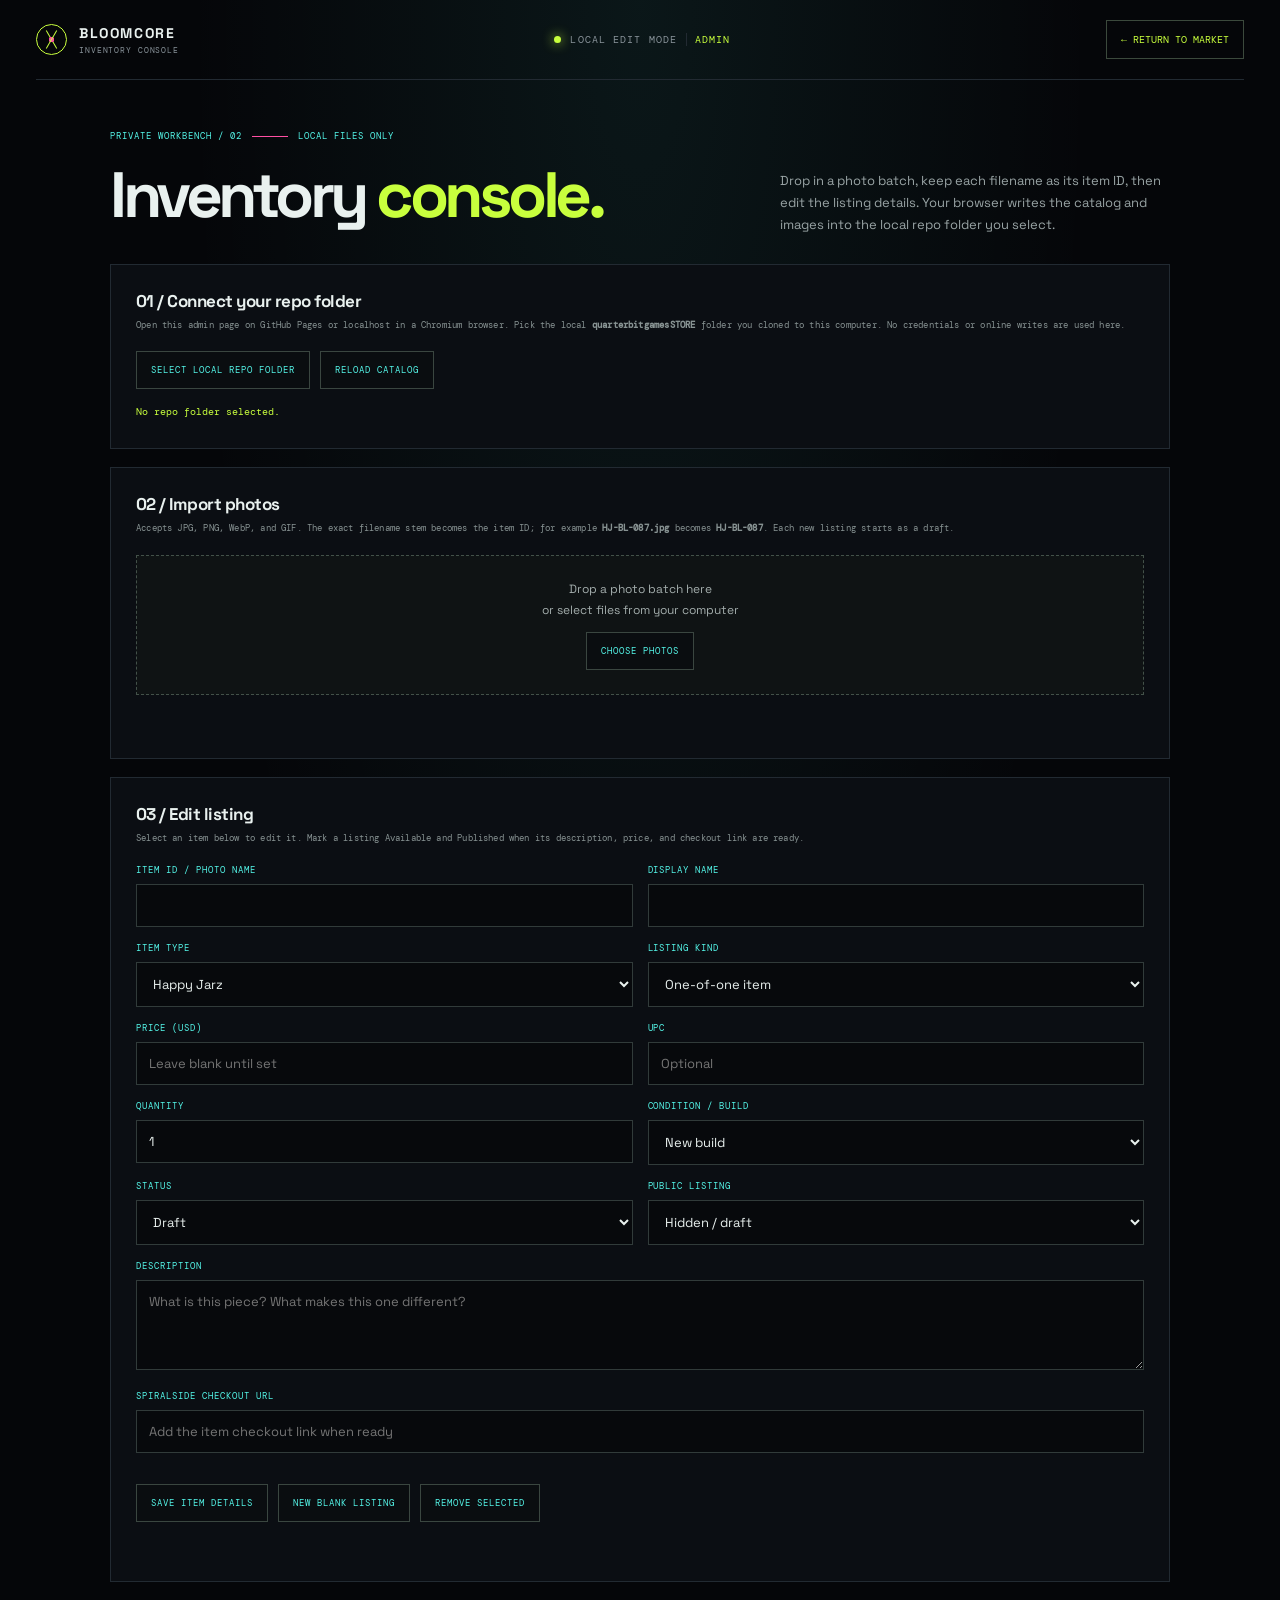
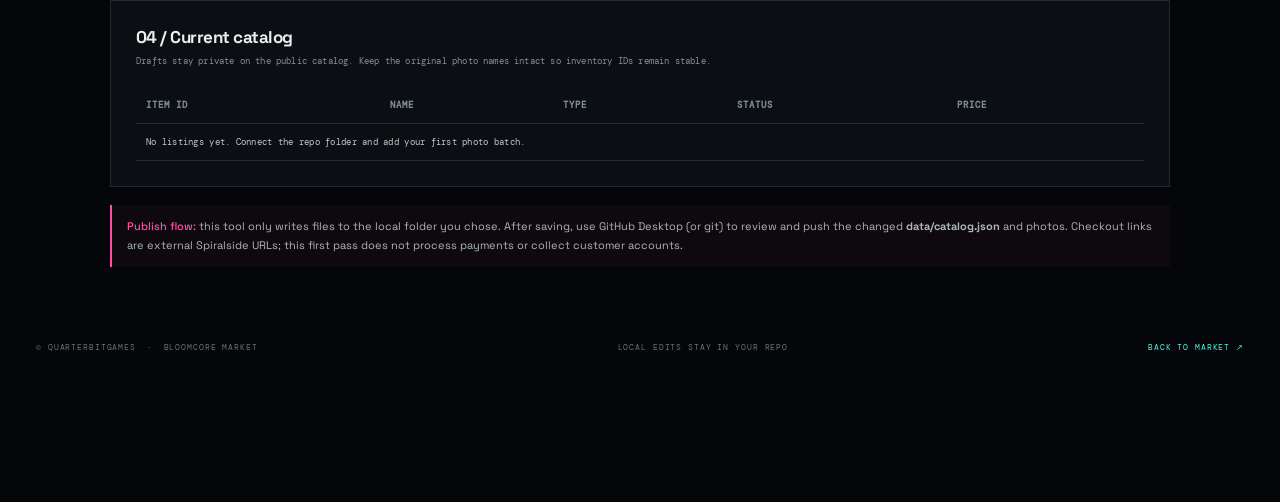
==== admin.html @ c7a9ee9c "Build Bloomcore Market storefront and local admin" ====
<!doctype html>
<html lang="en">
<head>
  <meta charset="utf-8">
  <meta name="viewport" content="width=device-width, initial-scale=1, viewport-fit=cover">
  <meta name="theme-color" content="#050609">
  <title>Admin Console · Bloomcore Market</title>
  <link rel="stylesheet" href="./assets/bloomcore.css">
</head>
<body class="admin-body">
  <div class="scanlines" aria-hidden="true"></div>
  <div class="site-shell">
    <header class="topbar">
      <a class="brand" href="./"><span class="brand-mark" aria-hidden="true"><i></i><i></i><i></i></span><span class="brand-copy"><strong>BLOOMCORE</strong><small>INVENTORY CONSOLE</small></span></a>
      <div class="top-status"><span class="live-dot"></span><span>LOCAL EDIT MODE</span><b>ADMIN</b></div>
      <a class="back-link" href="./">← RETURN TO MARKET</a>
    </header>
    <main class="admin-main">
      <section class="admin-heading"><div><div class="eyebrow"><span>PRIVATE WORKBENCH / 02</span><span class="eyebrow-line"></span><span>LOCAL FILES ONLY</span></div><h1>Inventory <em>console.</em></h1></div><p>Drop in a photo batch, keep each filename as its item ID, then edit the listing details. Your browser writes the catalog and images into the local repo folder you select.</p></section>
      <section class="admin-panel">
        <h2>01 / Connect your repo folder</h2>
        <p class="admin-note">Open this admin page on GitHub Pages or localhost in a Chromium browser. Pick the local <b>quarterbitgamesSTORE</b> folder you cloned to this computer. No credentials or online writes are used here.</p>
        <div class="admin-actions"><button id="connect-folder" type="button">SELECT LOCAL REPO FOLDER</button><button id="reload-catalog" type="button">RELOAD CATALOG</button></div>
        <div class="save-state" id="folder-state">No repo folder selected.</div>
      </section>
      <section class="admin-panel">
        <h2>02 / Import photos</h2>
        <p class="admin-note">Accepts JPG, PNG, WebP, and GIF. The exact filename stem becomes the item ID; for example <b>HJ-BL-087.jpg</b> becomes <b>HJ-BL-087</b>. Each new listing starts as a draft.</p>
        <label class="upload-zone" id="upload-zone" for="photo-files"><span><p>Drop a photo batch here<br>or select files from your computer</p><span class="upload-button">CHOOSE PHOTOS</span></span><input id="photo-files" type="file" accept="image/jpeg,image/png,image/webp,image/gif" multiple></label>
        <p class="save-state" id="import-state" aria-live="polite"></p>
      </section>
      <section class="admin-panel">
        <h2>03 / Edit listing</h2>
        <p class="admin-note">Select an item below to edit it. Mark a listing Available and Published when its description, price, and checkout link are ready.</p>
        <form id="item-form" class="admin-fields">
          <label><span class="admin-label">ITEM ID / PHOTO NAME</span><input id="field-id" required></label>
          <label><span class="admin-label">DISPLAY NAME</span><input id="field-name" required></label>
          <label><span class="admin-label">ITEM TYPE</span><select id="field-type"><option value="happy-jarz">Happy Jarz</option><option value="bloomslice">BloomSlice</option><option value="bloomtrelis">Bloomtrelis</option><option value="other">Other builds</option></select></label>
          <label><span class="admin-label">LISTING KIND</span><select id="field-kind"><option value="unique">One-of-one item</option><option value="stock">Repeatable / stock item</option></select></label>
          <label><span class="admin-label">PRICE (USD)</span><input id="field-price" type="number" min="0" step="0.01" placeholder="Leave blank until set"></label>
          <label><span class="admin-label">UPC</span><input id="field-upc" inputmode="numeric" placeholder="Optional"></label>
          <label><span class="admin-label">QUANTITY</span><input id="field-quantity" type="number" min="0" step="1" value="1"></label>
          <label><span class="admin-label">CONDITION / BUILD</span><select id="field-condition"><option value="new">New build</option><option value="handmade">Handmade</option><option value="prototype">Prototype</option><option value="used">Used</option></select></label>
          <label><span class="admin-label">STATUS</span><select id="field-status"><option value="draft">Draft</option><option value="available">Available</option><option value="sold">Sold</option><option value="reserved">Reserved</option></select></label>
          <label><span class="admin-label">PUBLIC LISTING</span><select id="field-published"><option value="false">Hidden / draft</option><option value="true">Published</option></select></label>
          <label class="full"><span class="admin-label">DESCRIPTION</span><textarea id="field-description" placeholder="What is this piece? What makes this one different?"></textarea></label>
          <label class="full"><span class="admin-label">SPIRALSIDE CHECKOUT URL</span><input id="field-checkout" type="url" placeholder="Add the item checkout link when ready"></label>
          <div class="admin-actions full"><button type="submit">SAVE ITEM DETAILS</button><button type="button" id="new-item">NEW BLANK LISTING</button><button type="button" id="remove-item">REMOVE SELECTED</button></div>
        </form>
        <div class="save-state" id="edit-state" aria-live="polite"></div>
      </section>
      <section class="admin-panel">
        <h2>04 / Current catalog</h2>
        <p class="admin-note">Drafts stay private on the public catalog. Keep the original photo names intact so inventory IDs remain stable.</p>
        <div class="admin-table-wrap"><table class="admin-table"><thead><tr><th>ITEM ID</th><th>NAME</th><th>TYPE</th><th>STATUS</th><th>PRICE</th></tr></thead><tbody id="catalog-rows"></tbody></table></div>
      </section>
      <div class="admin-warning"><strong>Publish flow:</strong> this tool only writes files to the local folder you chose. After saving, use GitHub Desktop (or git) to review and push the changed <b>data/catalog.json</b> and photos. Checkout links are external Spiralside URLs; this first pass does not process payments or collect customer accounts.</div>
    </main>
    <footer class="site-footer admin-footer"><span>© QUARTERBITGAMES <i>·</i> BLOOMCORE MARKET</span><span>LOCAL EDITS STAY IN YOUR REPO</span><a href="./">BACK TO MARKET ↗</a></footer>
  </div>
  <script src="./assets/admin.js"></script>
</body>
</html>
---- assets/bloomcore.css ----
@import url('https://fonts.googleapis.com/css2?family=DM+Mono:wght@400;500&family=Space+Grotesk:wght@400;500;600;700&display=swap');
:root{color-scheme:dark;--bg:#050609;--panel:#0b0e13;--panel2:#10151b;--line:#222a32;--text:#e9f1ef;--muted:#89939a;--lime:#c8ff3d;--cyan:#54f5e8;--pink:#ff4fa3;--mono:'DM Mono',ui-monospace,monospace;--display:'Space Grotesk',Arial,sans-serif;--max:1160px}
*{box-sizing:border-box}html{scroll-behavior:smooth;scroll-padding-bottom:100px}body{margin:0;background:var(--bg);color:var(--text);font-family:var(--display);min-width:320px}a{color:inherit;text-decoration:none}button,input,select,textarea{font:inherit}.scanlines{position:fixed;inset:0;z-index:10;pointer-events:none;opacity:.12;background:repeating-linear-gradient(to bottom,transparent 0 3px,rgba(255,255,255,.025) 4px)}.site-shell{max-width:1440px;margin:auto;padding:0 36px 120px}.topbar{height:80px;display:flex;align-items:center;justify-content:space-between;border-bottom:1px solid var(--line);gap:20px}.brand{display:flex;align-items:center;gap:12px}.brand-mark{width:31px;height:31px;border:1px solid var(--lime);border-radius:50%;position:relative;display:grid;place-items:center}.brand-mark:before,.brand-mark:after{content:"";position:absolute;width:21px;height:1px;background:var(--lime);transform:rotate(60deg)}.brand-mark:after{transform:rotate(-60deg)}.brand-mark i{position:absolute;width:5px;height:5px;background:var(--pink);border-radius:50%}.brand-copy{display:grid;gap:3px;letter-spacing:.1em}.brand-copy strong{font-size:14px}.brand-copy small,.eyebrow,.top-status,.spiral-link,.hero-bottom,.button,.section-note,.filter-pill,.product-meta,.product-id,.status-tag,.site-footer,.hud small,.text-link,.dialog-id,.dialog-specs dt,.admin-label,.admin-note,.upload-button,.admin-table th,.admin-table td,.admin-actions button{font-family:var(--mono);font-size:10px;letter-spacing:.11em}.brand-copy small{color:var(--muted);font-size:8px}.top-status{display:flex;align-items:center;gap:9px;color:var(--muted)}.top-status b{font-weight:400;color:var(--lime);padding-left:8px;border-left:1px solid var(--line)}.live-dot{width:7px;height:7px;background:var(--lime);border-radius:50%;box-shadow:0 0 12px var(--lime)}.spiral-link{border:1px solid #35423a;padding:11px 14px;color:var(--lime);transition:.2s}.spiral-link:hover{background:var(--lime);color:#111}.spiral-link span{margin-left:11px}.frame{position:relative;border:1px solid var(--line);background:var(--panel);overflow:hidden}.hero{min-height:480px;margin-top:28px;padding:55px 5.8% 48px;display:flex;align-items:center}.hero-grid{position:absolute;inset:0 0 0 43%;opacity:.25;background-image:linear-gradient(rgba(84,245,232,.14) 1px,transparent 1px),linear-gradient(90deg,rgba(84,245,232,.14) 1px,transparent 1px);background-size:42px 42px;mask-image:linear-gradient(90deg,transparent,#000 20%,#000)}.hero-copy{position:relative;z-index:2;width:55%;max-width:560px}.eyebrow{display:flex;align-items:center;gap:10px;color:var(--cyan);font-size:9px}.eyebrow-line{height:1px;width:36px;background:var(--pink);display:inline-block}.hero h1{font-size:clamp(48px,7vw,84px);line-height:.95;letter-spacing:-.07em;margin:25px 0 22px;font-weight:600}.hero h1 em,.section-heading h2 em,.empty-state h3 em,.maker-strip h2 em{color:var(--lime);font-style:normal}.hero-intro{max-width:430px;color:#a7b2b2;line-height:1.75;font-size:15px;margin:0 0 27px}.button{display:inline-flex;align-items:center;justify-content:space-between;gap:34px;padding:14px 15px;letter-spacing:.08em;transition:transform .18s,background .18s,color .18s}.button:hover{transform:translateY(-2px)}.button-primary{background:var(--lime);color:#0a0d08;font-weight:500}.button-primary b{font-size:16px}.hero-orbit{position:absolute;width:370px;height:370px;right:10%;top:50%;transform:translateY(-50%);display:grid;place-items:center}.orbit{position:absolute;border:1px solid rgba(84,245,232,.55);border-radius:50%;transform:rotate(-28deg)}.orbit-a{width:290px;height:160px}.orbit-b{width:290px;height:160px;transform:rotate(62deg);border-color:rgba(255,79,163,.68)}.orbit-core{width:112px;height:112px;border:1px solid var(--lime);border-radius:50%;display:grid;place-items:center;background:rgba(200,255,61,.07);box-shadow:0 0 50px rgba(200,255,61,.14),inset 0 0 30px rgba(200,255,61,.09);font-size:26px;letter-spacing:-.1em;color:var(--lime)}.orbit-core:before{content:"";position:absolute;width:156px;height:156px;border:1px dashed rgba(200,255,61,.4);border-radius:50%}.orbit-label{position:absolute;color:var(--muted);font:9px var(--mono);letter-spacing:.15em}.orbit-label-a{top:53px;right:2px}.orbit-label-b{bottom:46px;left:-3px}.orbit-cross{position:absolute;right:45px;bottom:86px;color:var(--pink);font-size:26px}.hero-bottom{position:absolute;bottom:16px;left:5.8%;right:5.8%;display:flex;justify-content:space-between;color:#687277;font-size:8px}.hero-bottom i{color:var(--pink);font-style:normal;padding:0 8px}.catalog-section{padding:92px 0 72px}.section-heading{display:flex;justify-content:space-between;align-items:end;margin-bottom:27px}.section-heading h2{font-size:clamp(34px,5vw,54px);letter-spacing:-.06em;margin:12px 0 0}.section-note{color:var(--muted);line-height:1.8;text-align:right;font-size:9px}.filter-row{display:flex;gap:8px;overflow-x:auto;padding:5px 0 18px;scrollbar-width:thin;scrollbar-color:#34413d transparent}.filter-pill{white-space:nowrap;background:transparent;border:1px solid var(--line);color:#9ca6a8;padding:11px 14px;cursor:pointer;transition:.2s}.filter-pill:hover,.filter-pill.active{border-color:var(--lime);color:var(--lime);background:rgba(200,255,61,.06)}.product-grid{display:grid;grid-template-columns:repeat(3,minmax(0,1fr));gap:18px}.product-card{background:var(--panel);border:1px solid var(--line);min-width:0;cursor:pointer;transition:border .2s,transform .2s,box-shadow .2s}.product-card:hover{transform:translateY(-3px);border-color:var(--cyan);box-shadow:0 10px 35px rgba(84,245,232,.07)}.product-photo{height:auto;aspect-ratio:1.24;position:relative;overflow:hidden;background:#0d1114;border-bottom:1px solid var(--line)}.product-photo img{display:block;width:100%;height:100%;object-fit:cover;transition:transform .4s}.product-card:hover .product-photo img{transform:scale(1.035)}.photo-fallback{height:100%;display:grid;place-items:center;position:relative;overflow:hidden;background:radial-gradient(ellipse at 48% 48%,rgba(84,245,232,.12),transparent 45%),linear-gradient(135deg,#0c1014,#080a0d)}.photo-fallback:before,.photo-fallback:after{content:"";position:absolute;width:55%;height:40%;border:1px solid rgba(84,245,232,.35);transform:rotate(-24deg);border-radius:50%}.photo-fallback:after{transform:rotate(65deg);border-color:rgba(255,79,163,.45)}.photo-fallback span{position:relative;z-index:1;color:var(--lime);font:10px var(--mono);letter-spacing:.18em;border:1px solid #465341;padding:10px;background:rgba(5,6,9,.75)}.product-corner{position:absolute;top:12px;left:12px;font:9px var(--mono);color:var(--lime);letter-spacing:.12em;background:rgba(5,6,9,.86);padding:8px}.status-tag{position:absolute;right:12px;top:12px;color:var(--cyan);background:rgba(5,6,9,.86);padding:8px;font-size:8px}.product-info{padding:16px 17px 18px}.product-meta{display:flex;justify-content:space-between;gap:8px;color:var(--cyan);font-size:8px}.product-name{font-size:20px;letter-spacing:-.04em;margin:10px 0 8px}.product-description{font-size:12px;color:#a0aaab;line-height:1.65;margin:0;min-height:40px}.product-card-bottom{display:flex;justify-content:space-between;align-items:center;border-top:1px solid var(--line);margin-top:15px;padding-top:13px}.product-id{color:#6f7a7c;font-size:8px}.product-price{font:12px var(--mono);color:var(--lime)}.empty-state{min-height:365px;border:1px dashed #303c3a;display:grid;justify-items:center;align-content:center;text-align:center;padding:40px 20px;background:radial-gradient(ellipse at center,rgba(84,245,232,.05),transparent 60%)}.empty-symbol{font-size:32px;color:var(--pink);margin-bottom:18px}.empty-state .eyebrow{justify-content:center}.empty-state h3{font-size:clamp(30px,4.5vw,45px);letter-spacing:-.06em;line-height:1.02;margin:15px 0}.empty-state>p:not(.eyebrow){max-width:430px;font-size:13px;color:#9aa5a6;line-height:1.7;margin:0 0 20px}.text-link{color:var(--cyan);font-size:9px}.text-link span{color:var(--pink);padding-left:8px}.maker-strip{min-height:160px;display:grid;grid-template-columns:70px 1fr 1.05fr auto;gap:24px;align-items:center;padding:25px 32px}.maker-star{font-size:38px;color:var(--pink);text-shadow:0 0 25px rgba(255,79,163,.4)}.maker-strip h2{font-size:29px;letter-spacing:-.06em;margin:8px 0 0}.maker-strip p{color:#9ca7a8;font-size:12px;line-height:1.7;max-width:340px}.button-quiet{border:1px solid #35423a;color:var(--lime);font-size:9px}.button-quiet:hover{background:var(--lime);color:#10130c}.site-footer{display:flex;justify-content:space-between;gap:16px;padding:25px 0 0;color:#687277;font-size:8px}.site-footer i{font-style:normal;color:var(--pink);padding:0 5px}.site-footer b{color:var(--lime);padding-left:5px}.site-footer a{color:var(--cyan)}.hud{position:fixed;z-index:20;bottom:0;left:0;right:0;min-height:69px;padding:8px max(20px,calc((100vw - 1150px)/2));padding-bottom:max(8px,env(safe-area-inset-bottom));display:flex;justify-content:center;align-items:stretch;gap:6px;background:rgba(5,6,9,.93);border-top:1px solid #29322f;backdrop-filter:blur(14px)}.hud a{min-width:90px;display:flex;flex-direction:column;align-items:center;justify-content:center;gap:5px;color:#798384;border:1px solid transparent;transition:.18s}.hud a:hover,.hud a.is-active{color:var(--lime);border-color:#2d3932;background:rgba(200,255,61,.04)}.hud .hud-glyph{font-size:17px;line-height:1}.hud small{font-size:8px;white-space:nowrap}.hud .hud-home{min-width:58px;color:var(--pink)}.hud .hud-admin{margin-left:12px;border-left:1px solid var(--line);padding-left:14px;min-width:74px;color:var(--cyan)}.item-dialog{width:min(960px,calc(100vw - 34px));max-width:960px;padding:0;border:1px solid #39453f;background:#090c10;color:var(--text);box-shadow:0 25px 100px #000}.item-dialog::backdrop{background:rgba(0,0,0,.82);backdrop-filter:blur(5px)}.dialog-close{position:absolute;right:11px;top:11px;z-index:2;border:1px solid #56615b;background:#080a0d;color:var(--lime);width:39px;height:39px;font-size:24px;cursor:pointer}.dialog-layout{display:grid;grid-template-columns:1.1fr .9fr;min-height:430px}.dialog-photo{background:#0b0f12;display:grid;place-items:center;border-right:1px solid var(--line);min-height:430px}.dialog-photo img{max-width:100%;max-height:72vh;object-fit:contain}.dialog-info{padding:55px 36px 30px}.dialog-info h2{font-size:36px;letter-spacing:-.06em;margin:16px 0 5px}.dialog-id{color:var(--muted);margin:0 0 25px}.dialog-description{color:#aab4b4;line-height:1.8;font-size:14px}.dialog-specs{margin:25px 0;display:grid;grid-template-columns:90px 1fr;gap:10px;font-size:11px}.dialog-specs dt{color:#738080}.dialog-specs dd{margin:0;color:var(--text)}.dialog-buy{margin-top:30px}.dialog-buy .button{width:100%}.button-disabled{border:1px solid #374039;color:#8a938c;cursor:not-allowed}.admin-body{background:radial-gradient(ellipse at top center,rgba(84,245,232,.07),transparent 50%),var(--bg)}.admin-main{max-width:1060px;margin:0 auto;padding:50px 0}.admin-heading{display:flex;align-items:end;justify-content:space-between;gap:20px;margin-bottom:28px}.admin-heading h1{font-size:clamp(36px,6vw,64px);letter-spacing:-.07em;margin:12px 0 0}.admin-heading h1 em{color:var(--lime);font-style:normal}.admin-heading p{max-width:390px;color:#99a4a5;line-height:1.7;font-size:13px;margin:0}.admin-panel{border:1px solid var(--line);background:var(--panel);padding:25px;margin-bottom:18px}.admin-panel h2{font-size:17px;letter-spacing:-.03em;margin:0 0 6px}.admin-note{color:#879292;line-height:1.7;font-size:9px;letter-spacing:.02em;margin:0 0 18px}.admin-actions{display:flex;gap:10px;flex-wrap:wrap;margin:16px 0}.admin-actions button,.upload-button{border:1px solid #3a4640;color:var(--cyan);background:#0a0d10;padding:12px 14px;cursor:pointer;font-size:9px}.admin-actions button:hover,.upload-button:hover{border-color:var(--lime);color:var(--lime)}.upload-zone{min-height:140px;border:1px dashed #435149;display:grid;place-items:center;text-align:center;padding:18px;background:rgba(200,255,61,.018);cursor:pointer}.upload-zone.dragging{border-color:var(--lime);background:rgba(200,255,61,.06)}.upload-zone p{font-size:12px;color:#a3adac;line-height:1.7;margin:0 0 12px}.upload-zone .upload-button{display:inline-block}.upload-zone input{position:absolute;width:1px;height:1px;opacity:0}.admin-label{display:block;color:var(--cyan);font-size:9px;margin-bottom:8px}.admin-fields{display:grid;grid-template-columns:repeat(2,minmax(0,1fr));gap:15px}.admin-fields .full{grid-column:1/-1}.admin-fields input,.admin-fields select,.admin-fields textarea{width:100%;border:1px solid #313b3a;background:#07090c;color:var(--text);padding:12px;outline:none;font-size:13px}.admin-fields input:focus,.admin-fields select:focus,.admin-fields textarea:focus{border-color:var(--lime)}.admin-fields textarea{min-height:90px;resize:vertical}.admin-table-wrap{overflow-x:auto}.admin-table{border-collapse:collapse;width:100%;min-width:650px}.admin-table th,.admin-table td{text-align:left;border-bottom:1px solid var(--line);padding:12px 10px;font-size:9px}.admin-table th{color:#7e8b8a}.admin-table td{color:#c1cac7;letter-spacing:.03em}.admin-table button{border:0;background:none;color:var(--pink);cursor:pointer;font:inherit}.save-state{color:var(--lime);font:10px var(--mono);min-height:18px}.admin-warning{border-left:2px solid var(--pink);padding:12px 15px;background:rgba(255,79,163,.035);color:#aeb7b5;font-size:11px;line-height:1.7}.admin-warning strong{color:var(--pink);font-weight:500}.back-link{font:10px var(--mono);color:var(--lime);border:1px solid #3b493c;padding:12px 14px}.admin-footer{padding-bottom:30px}
@media(max-width:850px){.site-shell{padding-left:22px;padding-right:22px}.hero{min-height:450px;padding-left:5%;padding-right:5%}.hero-orbit{right:1%;opacity:.78;transform:translateY(-50%) scale(.82)}.hero-copy{width:65%}.product-grid{grid-template-columns:repeat(2,minmax(0,1fr))}.maker-strip{grid-template-columns:45px 1fr 1fr;gap:14px}.maker-strip .button{grid-column:2/-1;justify-self:start}.admin-main{padding:38px 22px}.top-status{font-size:8px}}
@media(max-width:600px){html{scroll-padding-bottom:93px}.site-shell{padding:0 14px 110px}.topbar{height:67px}.brand-mark{width:27px;height:27px}.brand-copy strong{font-size:12px}.brand-copy small{font-size:7px}.top-status{display:none}.spiral-link{font-size:8px;padding:10px}.hero{min-height:585px;margin-top:14px;padding:36px 22px 53px;align-items:flex-start}.hero-grid{inset:33% 0 0}.hero-copy{width:100%}.hero h1{font-size:clamp(50px,14vw,72px);margin:21px 0 15px}.hero-intro{font-size:13px;max-width:365px}.hero-orbit{width:270px;height:270px;right:50%;top:auto;bottom:11px;transform:translateX(50%) scale(.67);opacity:.85}.orbit-label-a{right:-25px}.orbit-label-b{left:-36px}.orbit-cross{right:0}.hero-bottom{bottom:12px;left:13px;right:13px;font-size:7px}.hero-bottom span:last-child{display:none}.catalog-section{padding:65px 0 48px}.section-heading{align-items:start;gap:12px;flex-direction:column}.section-heading h2{font-size:42px}.section-note{text-align:left;font-size:8px}.filter-row{margin-right:-14px;padding-right:14px}.filter-pill{font-size:8px;padding:10px 12px}.product-grid{grid-template-columns:1fr;gap:12px}.product-photo{aspect-ratio:1.45}.product-info{padding:13px 14px 15px}.product-name{font-size:18px}.product-description{font-size:11px;min-height:0}.empty-state{min-height:330px}.maker-strip{grid-template-columns:35px 1fr;padding:22px 18px;gap:8px 14px}.maker-star{font-size:30px}.maker-strip h2{font-size:25px}.maker-strip p{grid-column:2;margin:5px 0;font-size:11px}.maker-strip .button{grid-column:2}.site-footer{font-size:7px;flex-wrap:wrap}.site-footer span:nth-child(2){display:none}.hud{justify-content:flex-start;overflow-x:auto;padding:6px 9px;padding-bottom:max(6px,env(safe-area-inset-bottom));gap:3px;scrollbar-width:none}.hud::-webkit-scrollbar{display:none}.hud a{min-width:72px}.hud .hud-home{min-width:52px}.hud .hud-admin{min-width:67px;margin-left:3px;padding-left:5px}.hud small{font-size:7px}.dialog-layout{grid-template-columns:1fr;max-height:calc(100dvh - 26px);overflow:auto}.dialog-photo{min-height:0;height:42dvh;border-right:0;border-bottom:1px solid var(--line)}.dialog-photo img{max-height:40dvh}.dialog-info{padding:25px 22px 24px}.dialog-info h2{font-size:28px}.dialog-id{margin-bottom:15px}.dialog-description{font-size:12px}.dialog-specs{margin:16px 0}.dialog-close{right:8px;top:8px}.admin-main{padding:32px 14px}.admin-heading{align-items:start;flex-direction:column}.admin-heading h1{font-size:44px}.admin-heading p{font-size:12px}.admin-panel{padding:17px}.admin-fields{grid-template-columns:1fr}.admin-fields .full{grid-column:auto}.admin-actions button,.upload-button{font-size:8px;padding:11px}}
@media(min-width:601px) and (max-width:740px){.hud a{min-width:76px}.hud small{font-size:7px}}
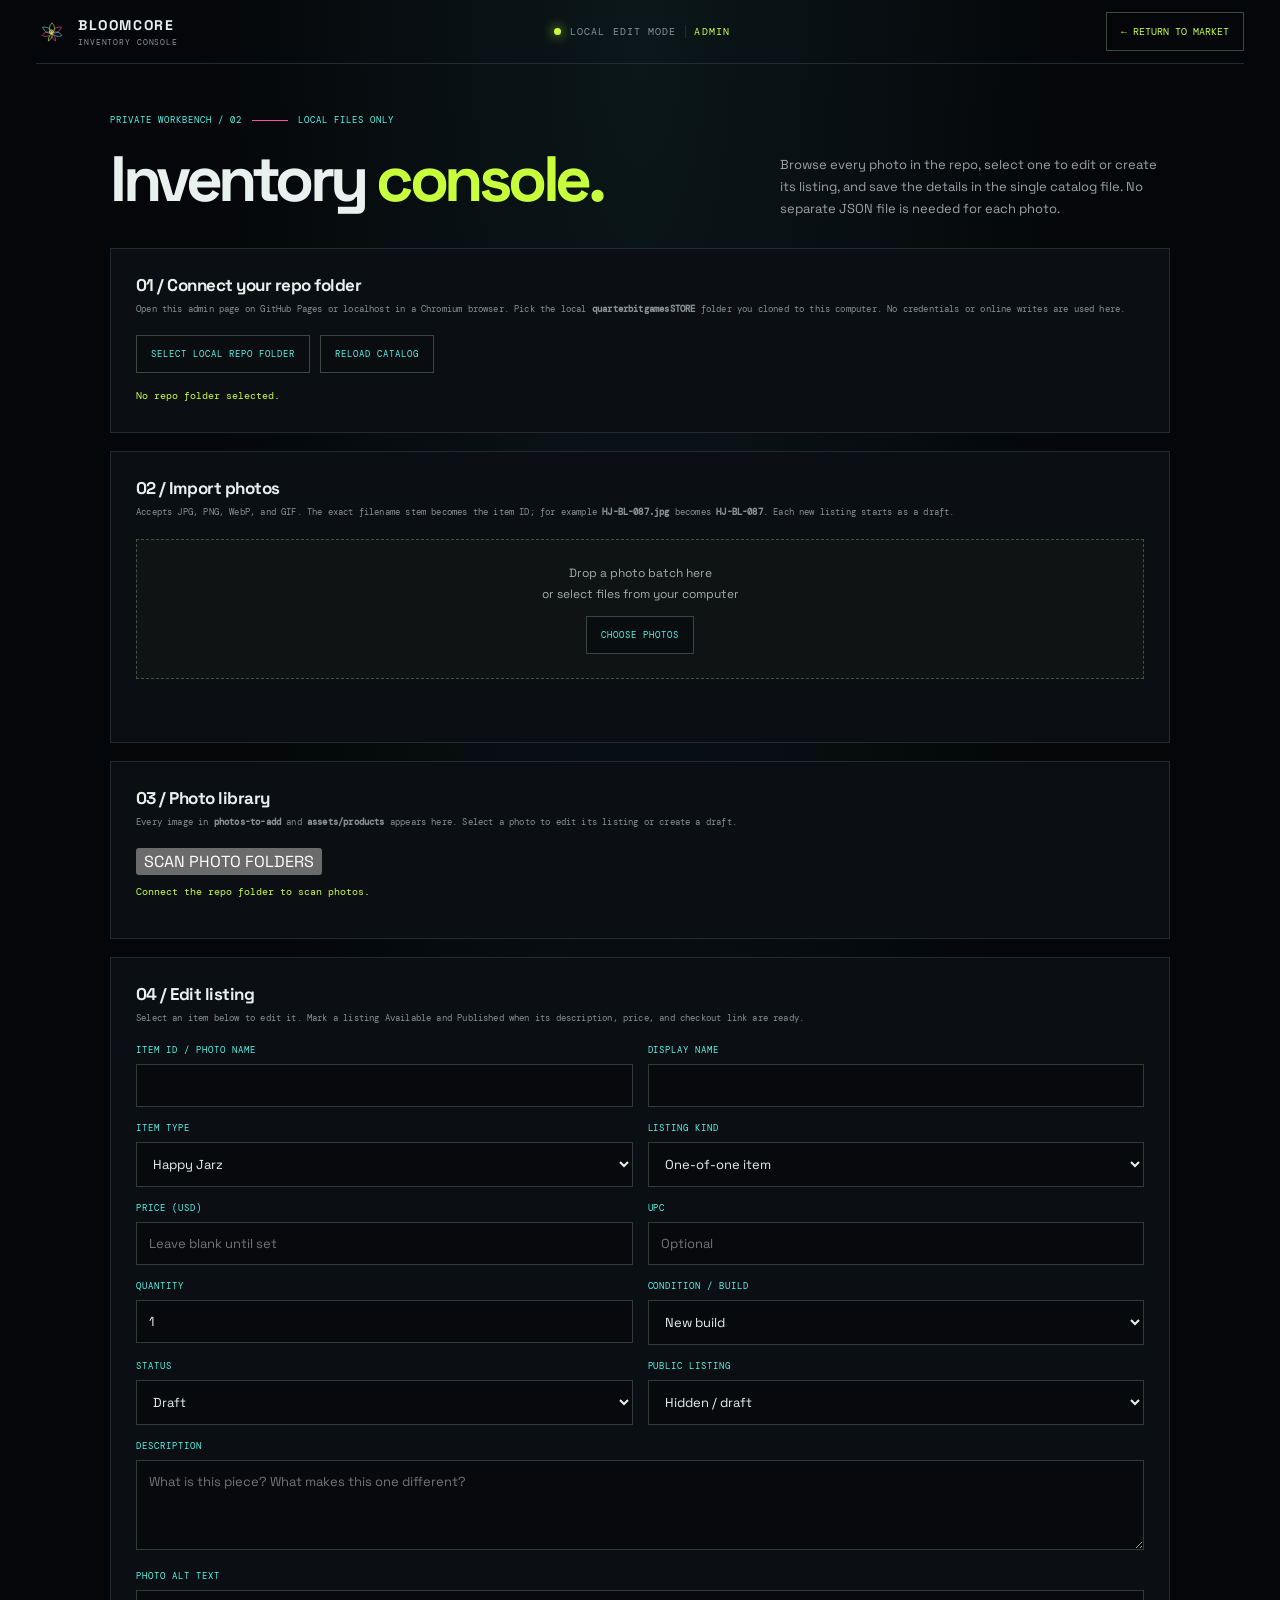
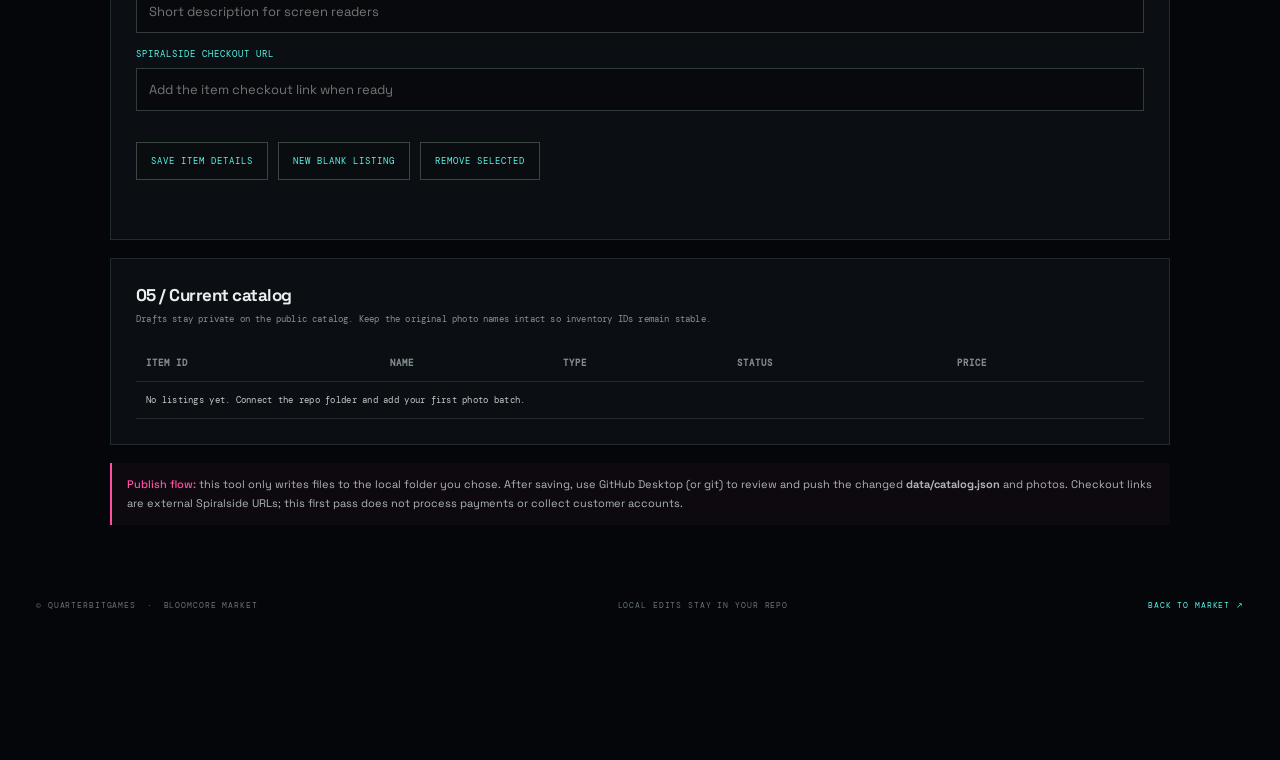
==== commit f5aff249: "Add the admin photo library and alt text field" ====
--- a/admin.html
+++ b/admin.html
@@ -11,12 +11,12 @@
   <div class="scanlines" aria-hidden="true"></div>
   <div class="site-shell">
     <header class="topbar">
-      <a class="brand" href="./"><span class="brand-mark" aria-hidden="true"><i></i><i></i><i></i></span><span class="brand-copy"><strong>BLOOMCORE</strong><small>INVENTORY CONSOLE</small></span></a>
+      <a class="brand" href="./"><span class="brand-mark" aria-hidden="true"><svg class="brand-emblem" viewBox="0 0 320 320" focusable="false"><path class="petal petal-top" d="M160 173 C128 150 122 112 160 68 C198 112 192 150 160 173Z"/><path class="petal petal-left" d="M153 174 C112 175 81 151 67 112 C111 105 142 126 160 161Z"/><path class="petal petal-right" d="M167 174 C208 175 239 151 253 112 C209 105 178 126 160 161Z"/><path class="petal petal-lower-left" d="M155 178 C128 203 93 211 61 195 C80 164 113 153 151 165Z"/><path class="petal petal-lower-right" d="M165 178 C192 203 227 211 259 195 C240 164 207 153 169 165Z"/><path class="petal petal-bottom-left" d="M155 178 C133 198 120 222 124 250 C148 236 162 210 163 181Z"/><path class="petal petal-bottom-right" d="M165 178 C187 198 200 222 196 250 C172 236 158 210 157 181Z"/><path class="spiral-stroke" d="M160 179 C143 179 133 168 135 155 C137 142 151 137 162 142 C174 147 176 162 167 169 C159 176 148 171 148 163 C148 156 155 153 160 157"/></svg></span><span class="brand-copy"><strong>BLOOMCORE</strong><small>INVENTORY CONSOLE</small></span></a>
       <div class="top-status"><span class="live-dot"></span><span>LOCAL EDIT MODE</span><b>ADMIN</b></div>
       <a class="back-link" href="./">← RETURN TO MARKET</a>
     </header>
     <main class="admin-main">
-      <section class="admin-heading"><div><div class="eyebrow"><span>PRIVATE WORKBENCH / 02</span><span class="eyebrow-line"></span><span>LOCAL FILES ONLY</span></div><h1>Inventory <em>console.</em></h1></div><p>Drop in a photo batch, keep each filename as its item ID, then edit the listing details. Your browser writes the catalog and images into the local repo folder you select.</p></section>
+      <section class="admin-heading"><div><div class="eyebrow"><span>PRIVATE WORKBENCH / 02</span><span class="eyebrow-line"></span><span>LOCAL FILES ONLY</span></div><h1>Inventory <em>console.</em></h1></div><p>Browse every photo in the repo, select one to edit or create its listing, and save the details in the single catalog file. No separate JSON file is needed for each photo.</p></section>
       <section class="admin-panel">
         <h2>01 / Connect your repo folder</h2>
         <p class="admin-note">Open this admin page on GitHub Pages or localhost in a Chromium browser. Pick the local <b>quarterbitgamesSTORE</b> folder you cloned to this computer. No credentials or online writes are used here.</p>
@@ -30,7 +30,12 @@
         <p class="save-state" id="import-state" aria-live="polite"></p>
       </section>
       <section class="admin-panel">
-        <h2>03 / Edit listing</h2>
+        <div class="panel-heading-row"><div><h2>03 / Photo library</h2><p class="admin-note">Every image in <b>photos-to-add</b> and <b>assets/products</b> appears here. Select a photo to edit its listing or create a draft.</p></div><button class="photo-refresh" id="scan-photos" type="button">SCAN PHOTO FOLDERS</button></div>
+        <p class="save-state" id="photo-library-state" aria-live="polite">Connect the repo folder to scan photos.</p>
+        <div class="photo-library" id="photo-library"></div>
+      </section>
+      <section class="admin-panel">
+        <h2>04 / Edit listing</h2>
         <p class="admin-note">Select an item below to edit it. Mark a listing Available and Published when its description, price, and checkout link are ready.</p>
         <form id="item-form" class="admin-fields">
           <label><span class="admin-label">ITEM ID / PHOTO NAME</span><input id="field-id" required></label>
@@ -41,16 +46,17 @@
           <label><span class="admin-label">UPC</span><input id="field-upc" inputmode="numeric" placeholder="Optional"></label>
           <label><span class="admin-label">QUANTITY</span><input id="field-quantity" type="number" min="0" step="1" value="1"></label>
           <label><span class="admin-label">CONDITION / BUILD</span><select id="field-condition"><option value="new">New build</option><option value="handmade">Handmade</option><option value="prototype">Prototype</option><option value="used">Used</option></select></label>
-          <label><span class="admin-label">STATUS</span><select id="field-status"><option value="draft">Draft</option><option value="available">Available</option><option value="sold">Sold</option><option value="reserved">Reserved</option></select></label>
+          <label><span class="admin-label">STATUS</span><select id="field-status"><option value="draft">Draft</option><option value="preview">Test preview · visible, not for sale</option><option value="available">Available</option><option value="sold">Sold</option><option value="reserved">Reserved</option></select></label>
           <label><span class="admin-label">PUBLIC LISTING</span><select id="field-published"><option value="false">Hidden / draft</option><option value="true">Published</option></select></label>
           <label class="full"><span class="admin-label">DESCRIPTION</span><textarea id="field-description" placeholder="What is this piece? What makes this one different?"></textarea></label>
+          <label class="full"><span class="admin-label">PHOTO ALT TEXT</span><input id="field-imageAlt" placeholder="Short description for screen readers"></label>
           <label class="full"><span class="admin-label">SPIRALSIDE CHECKOUT URL</span><input id="field-checkout" type="url" placeholder="Add the item checkout link when ready"></label>
           <div class="admin-actions full"><button type="submit">SAVE ITEM DETAILS</button><button type="button" id="new-item">NEW BLANK LISTING</button><button type="button" id="remove-item">REMOVE SELECTED</button></div>
         </form>
         <div class="save-state" id="edit-state" aria-live="polite"></div>
       </section>
       <section class="admin-panel">
-        <h2>04 / Current catalog</h2>
+        <h2>05 / Current catalog</h2>
         <p class="admin-note">Drafts stay private on the public catalog. Keep the original photo names intact so inventory IDs remain stable.</p>
         <div class="admin-table-wrap"><table class="admin-table"><thead><tr><th>ITEM ID</th><th>NAME</th><th>TYPE</th><th>STATUS</th><th>PRICE</th></tr></thead><tbody id="catalog-rows"></tbody></table></div>
       </section>
--- a/assets/bloomcore.css
+++ b/assets/bloomcore.css
@@ -4,3 +4,45 @@
 @media(max-width:850px){.site-shell{padding-left:22px;padding-right:22px}.hero{min-height:450px;padding-left:5%;padding-right:5%}.hero-orbit{right:1%;opacity:.78;transform:translateY(-50%) scale(.82)}.hero-copy{width:65%}.product-grid{grid-template-columns:repeat(2,minmax(0,1fr))}.maker-strip{grid-template-columns:45px 1fr 1fr;gap:14px}.maker-strip .button{grid-column:2/-1;justify-self:start}.admin-main{padding:38px 22px}.top-status{font-size:8px}}
 @media(max-width:600px){html{scroll-padding-bottom:93px}.site-shell{padding:0 14px 110px}.topbar{height:67px}.brand-mark{width:27px;height:27px}.brand-copy strong{font-size:12px}.brand-copy small{font-size:7px}.top-status{display:none}.spiral-link{font-size:8px;padding:10px}.hero{min-height:585px;margin-top:14px;padding:36px 22px 53px;align-items:flex-start}.hero-grid{inset:33% 0 0}.hero-copy{width:100%}.hero h1{font-size:clamp(50px,14vw,72px);margin:21px 0 15px}.hero-intro{font-size:13px;max-width:365px}.hero-orbit{width:270px;height:270px;right:50%;top:auto;bottom:11px;transform:translateX(50%) scale(.67);opacity:.85}.orbit-label-a{right:-25px}.orbit-label-b{left:-36px}.orbit-cross{right:0}.hero-bottom{bottom:12px;left:13px;right:13px;font-size:7px}.hero-bottom span:last-child{display:none}.catalog-section{padding:65px 0 48px}.section-heading{align-items:start;gap:12px;flex-direction:column}.section-heading h2{font-size:42px}.section-note{text-align:left;font-size:8px}.filter-row{margin-right:-14px;padding-right:14px}.filter-pill{font-size:8px;padding:10px 12px}.product-grid{grid-template-columns:1fr;gap:12px}.product-photo{aspect-ratio:1.45}.product-info{padding:13px 14px 15px}.product-name{font-size:18px}.product-description{font-size:11px;min-height:0}.empty-state{min-height:330px}.maker-strip{grid-template-columns:35px 1fr;padding:22px 18px;gap:8px 14px}.maker-star{font-size:30px}.maker-strip h2{font-size:25px}.maker-strip p{grid-column:2;margin:5px 0;font-size:11px}.maker-strip .button{grid-column:2}.site-footer{font-size:7px;flex-wrap:wrap}.site-footer span:nth-child(2){display:none}.hud{justify-content:flex-start;overflow-x:auto;padding:6px 9px;padding-bottom:max(6px,env(safe-area-inset-bottom));gap:3px;scrollbar-width:none}.hud::-webkit-scrollbar{display:none}.hud a{min-width:72px}.hud .hud-home{min-width:52px}.hud .hud-admin{min-width:67px;margin-left:3px;padding-left:5px}.hud small{font-size:7px}.dialog-layout{grid-template-columns:1fr;max-height:calc(100dvh - 26px);overflow:auto}.dialog-photo{min-height:0;height:42dvh;border-right:0;border-bottom:1px solid var(--line)}.dialog-photo img{max-height:40dvh}.dialog-info{padding:25px 22px 24px}.dialog-info h2{font-size:28px}.dialog-id{margin-bottom:15px}.dialog-description{font-size:12px}.dialog-specs{margin:16px 0}.dialog-close{right:8px;top:8px}.admin-main{padding:32px 14px}.admin-heading{align-items:start;flex-direction:column}.admin-heading h1{font-size:44px}.admin-heading p{font-size:12px}.admin-panel{padding:17px}.admin-fields{grid-template-columns:1fr}.admin-fields .full{grid-column:auto}.admin-actions button,.upload-button{font-size:8px;padding:11px}}
 @media(min-width:601px) and (max-width:740px){.hud a{min-width:76px}.hud small{font-size:7px}}
+
+/* Bloomcore spiral-lotus identity and a more compact storefront masthead. */
+.topbar{height:64px}
+.brand{gap:10px}
+.brand-mark{width:32px;height:32px;border:0;border-radius:0;overflow:visible}
+.brand-mark:before,.brand-mark:after,.brand-mark i{display:none}
+.brand-emblem{display:block;width:100%;height:100%;overflow:visible}
+.brand-emblem .petal{fill:none;stroke:var(--lime);stroke-width:7;stroke-linejoin:round;opacity:.85}
+.brand-emblem .petal-left,.brand-emblem .petal-lower-right{stroke:var(--cyan)}
+.brand-emblem .petal-right,.brand-emblem .petal-lower-left,.brand-emblem .petal-bottom-right{stroke:var(--pink)}
+.brand-emblem .petal-bottom-left{stroke:var(--lime)}
+.brand-emblem .spiral-stroke{fill:none;stroke:var(--lime);stroke-width:9;stroke-linecap:round;stroke-linejoin:round}
+.hero{min-height:390px;margin-top:20px;padding-top:38px;padding-bottom:38px}
+.hero-orbit{width:340px;height:340px;right:9%;}
+.bloom-halo{position:absolute;border:1px solid rgba(84,245,232,.28);border-radius:50%;}
+.bloom-halo-a{width:286px;height:286px;border-style:dashed;border-color:rgba(200,255,61,.3);}
+.bloom-halo-b{width:232px;height:232px;border-color:rgba(255,79,163,.34);box-shadow:0 0 55px rgba(84,245,232,.06),inset 0 0 36px rgba(84,245,232,.045)}
+.bloom-emblem{position:relative;z-index:1;width:248px;height:248px;overflow:visible;filter:drop-shadow(0 0 14px rgba(84,245,232,.14));}
+.bloom-emblem .petal{fill:rgba(84,245,232,.035);stroke:var(--cyan);stroke-width:2.4;stroke-linejoin:round;}
+.bloom-emblem .petal-top{stroke:var(--lime);fill:rgba(200,255,61,.045)}
+.bloom-emblem .petal-right,.bloom-emblem .petal-lower-left,.bloom-emblem .petal-bottom-right{stroke:var(--pink);fill:rgba(255,79,163,.035)}
+.bloom-emblem .petal-bottom-left{stroke:var(--lime);fill:rgba(200,255,61,.035)}
+.bloom-emblem .petal-left,.bloom-emblem .petal-lower-right{stroke:var(--cyan);}
+.bloom-emblem .spiral-stroke{fill:none;stroke:var(--lime);stroke-width:4;stroke-linecap:round;stroke-linejoin:round;filter:drop-shadow(0 0 5px rgba(200,255,61,.35))}
+.bloom-emblem .emblem-center{fill:none;stroke:rgba(200,255,61,.25);stroke-width:1;stroke-dasharray:2 7}
+.orbit-label-a{top:27px;right:-2px}
+.orbit-label-b{bottom:27px;left:-2px}
+.bloom-spark{position:absolute;z-index:2;color:var(--pink);font-size:20px;line-height:1;text-shadow:0 0 16px rgba(255,79,163,.5)}
+.bloom-spark-a{right:30px;bottom:84px}
+.bloom-spark-b{left:46px;top:83px;color:var(--lime);font-size:14px}
+@media(max-width:850px){.hero{min-height:370px}.hero-orbit{right:2%;transform:translateY(-50%) scale(.78)}}
+@media(max-width:600px){
+  .topbar{height:60px}
+  .hero{min-height:495px;margin-top:12px;padding-top:29px;padding-bottom:48px}
+  .hero-orbit{width:270px;height:270px;right:50%;top:auto;bottom:6px;transform:translateX(50%) scale(.69);opacity:.9}
+  .bloom-halo-a{width:255px;height:255px}
+  .bloom-halo-b{width:208px;height:208px}
+  .bloom-emblem{width:232px;height:232px}
+  .orbit-label-a{right:-22px;top:9px}
+  .orbit-label-b{left:-26px;bottom:9px}
+}
+@media(prefers-reduced-motion:reduce){html{scroll-behavior:auto}*,*::before,*::after{transition-duration:.01ms!important}}
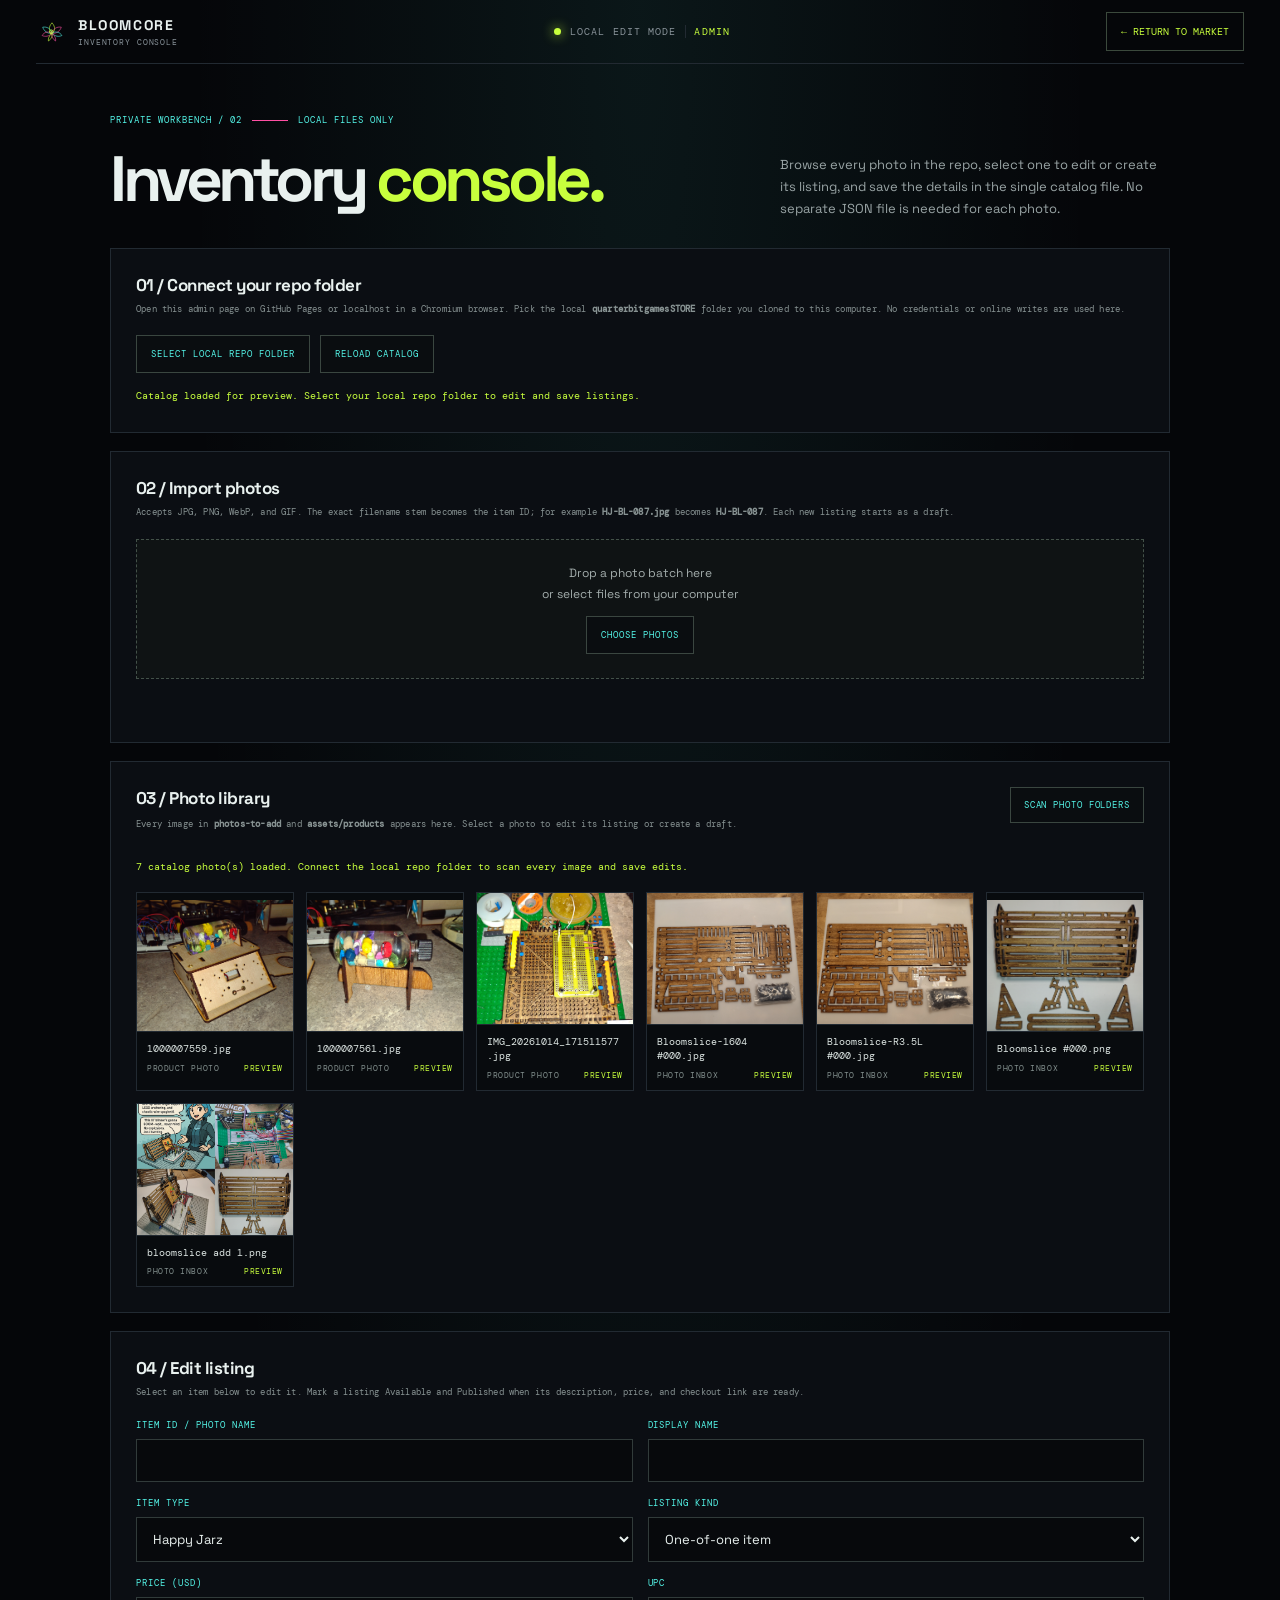
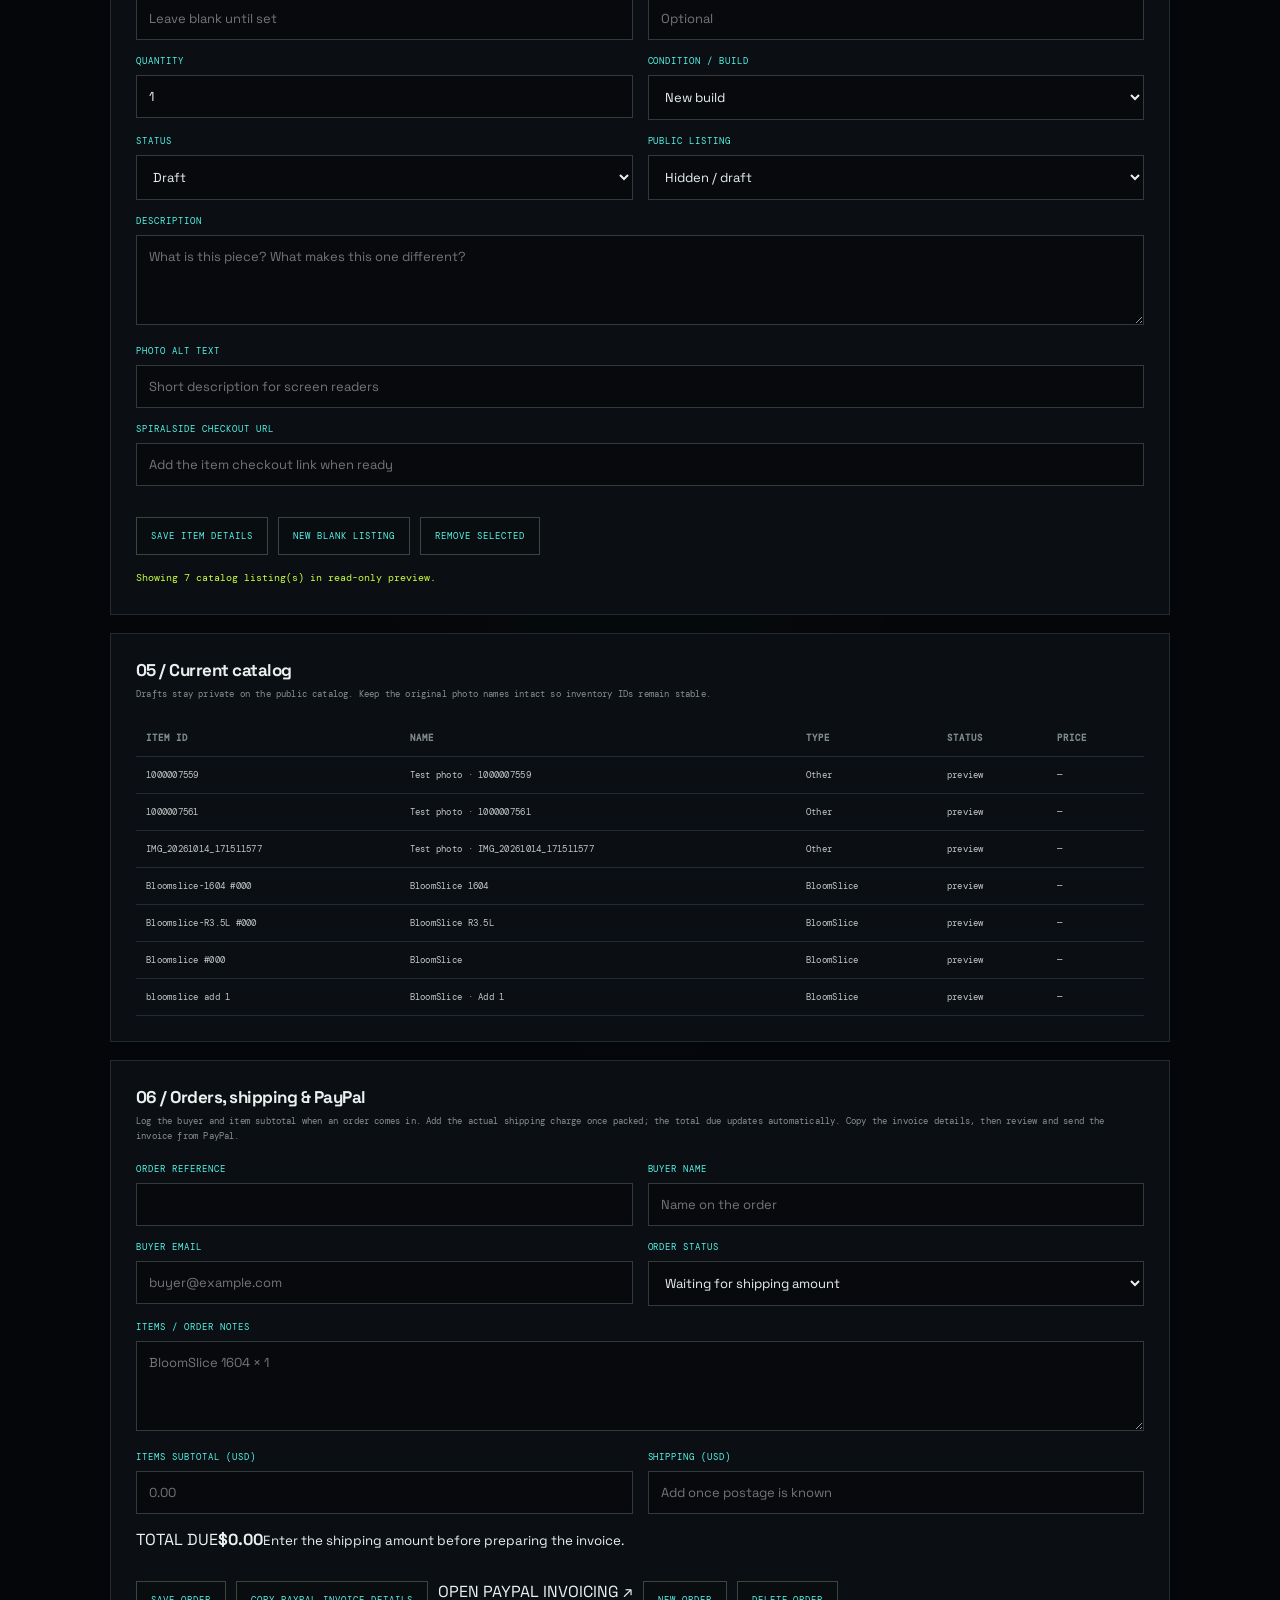
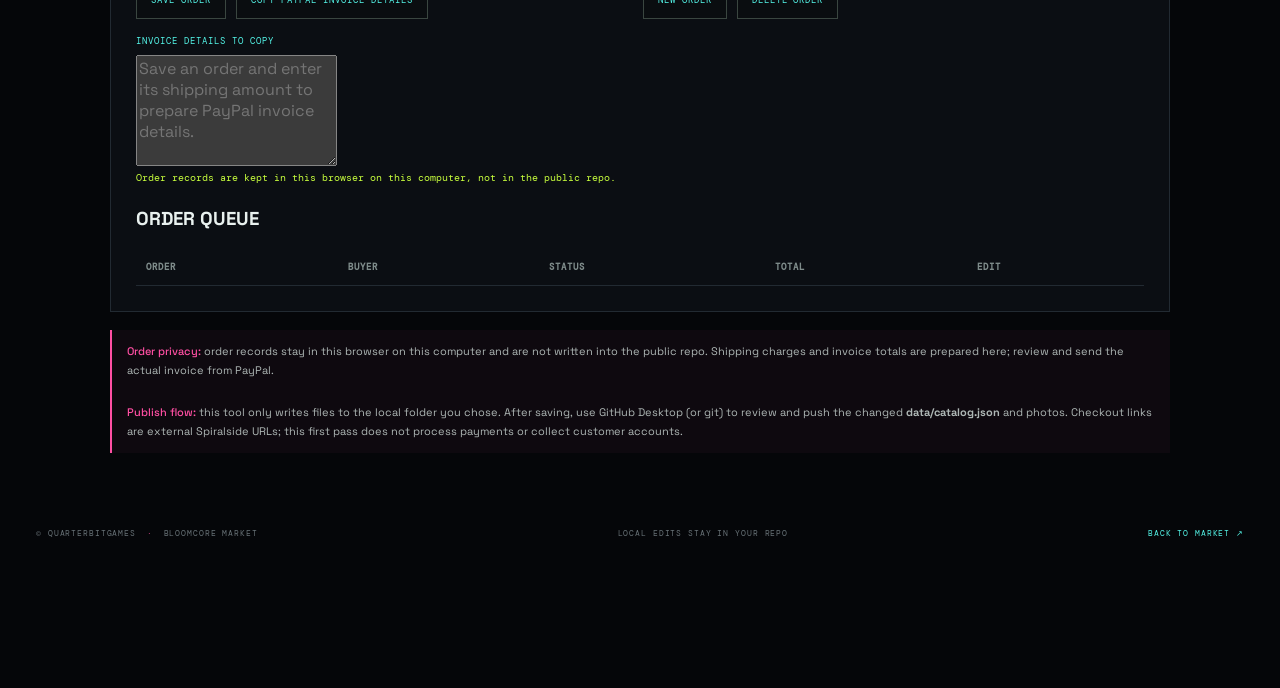
==== commit 06e48dbe: "Add Bloomcore order and shipping panel" ====
--- a/admin.html
+++ b/admin.html
@@ -60,6 +60,26 @@
         <p class="admin-note">Drafts stay private on the public catalog. Keep the original photo names intact so inventory IDs remain stable.</p>
         <div class="admin-table-wrap"><table class="admin-table"><thead><tr><th>ITEM ID</th><th>NAME</th><th>TYPE</th><th>STATUS</th><th>PRICE</th></tr></thead><tbody id="catalog-rows"></tbody></table></div>
       </section>
+      <section class="admin-panel order-panel" id="orders-panel">
+        <h2>06 / Orders, shipping &amp; PayPal</h2>
+        <p class="admin-note">Log the buyer and item subtotal when an order comes in. Add the actual shipping charge once packed; the total due updates automatically. Copy the invoice details, then review and send the invoice from PayPal.</p>
+        <form id="order-form" class="admin-fields order-fields">
+          <label><span class="admin-label">ORDER REFERENCE</span><input id="order-ref" required></label>
+          <label><span class="admin-label">BUYER NAME</span><input id="order-buyer" autocomplete="name" placeholder="Name on the order"></label>
+          <label><span class="admin-label">BUYER EMAIL</span><input id="order-email" type="email" autocomplete="email" placeholder="buyer@example.com"></label>
+          <label><span class="admin-label">ORDER STATUS</span><select id="order-status"><option value="awaiting-shipping">Waiting for shipping amount</option><option value="ready-to-invoice">Ready to invoice</option><option value="invoiced">Invoice sent in PayPal</option><option value="paid">Paid</option><option value="shipped">Shipped</option></select></label>
+          <label class="full"><span class="admin-label">ITEMS / ORDER NOTES</span><textarea id="order-items" required placeholder="BloomSlice 1604 × 1"></textarea></label>
+          <label><span class="admin-label">ITEMS SUBTOTAL (USD)</span><input id="order-subtotal" type="number" min="0" step="0.01" required placeholder="0.00"></label>
+          <label><span class="admin-label">SHIPPING (USD)</span><input id="order-shipping" type="number" min="0" step="0.01" placeholder="Add once postage is known"></label>
+          <div class="order-total full" aria-live="polite"><span>TOTAL DUE</span><strong id="order-total">$0.00</strong><small id="order-total-note">Enter the shipping amount before preparing the invoice.</small></div>
+          <div class="admin-actions full order-actions"><button type="submit">SAVE ORDER</button><button id="copy-invoice" type="button" disabled>COPY PAYPAL INVOICE DETAILS</button><a class="order-paypal-link" href="https://www.paypal.com/us/business/accept-payments/invoice" target="_blank" rel="noopener noreferrer">OPEN PAYPAL INVOICING ↗</a><button id="new-order" type="button">NEW ORDER</button><button id="delete-order" type="button" disabled>DELETE ORDER</button></div>
+        </form>
+        <label class="invoice-copy-label" for="invoice-copy-text"><span class="admin-label">INVOICE DETAILS TO COPY</span><textarea id="invoice-copy-text" rows="5" readonly placeholder="Save an order and enter its shipping amount to prepare PayPal invoice details."></textarea></label>
+        <div class="save-state" id="order-state" aria-live="polite">Order records are kept in this browser on this computer, not in the public repo.</div>
+        <h3 class="orders-list-title">ORDER QUEUE</h3>
+        <div class="admin-table-wrap"><table class="admin-table order-table"><thead><tr><th>ORDER</th><th>BUYER</th><th>STATUS</th><th>TOTAL</th><th>EDIT</th></tr></thead><tbody id="order-rows"></tbody></table></div>
+      </section>
+      <div class="admin-warning"><strong>Order privacy:</strong> order records stay in this browser on this computer and are not written into the public repo. Shipping charges and invoice totals are prepared here; review and send the actual invoice from PayPal.</div>
       <div class="admin-warning"><strong>Publish flow:</strong> this tool only writes files to the local folder you chose. After saving, use GitHub Desktop (or git) to review and push the changed <b>data/catalog.json</b> and photos. Checkout links are external Spiralside URLs; this first pass does not process payments or collect customer accounts.</div>
     </main>
     <footer class="site-footer admin-footer"><span>© QUARTERBITGAMES <i>·</i> BLOOMCORE MARKET</span><span>LOCAL EDITS STAY IN YOUR REPO</span><a href="./">BACK TO MARKET ↗</a></footer>
--- a/assets/bloomcore.css
+++ b/assets/bloomcore.css
@@ -46,3 +46,20 @@
   .orbit-label-b{left:-26px;bottom:9px}
 }
 @media(prefers-reduced-motion:reduce){html{scroll-behavior:auto}*,*::before,*::after{transition-duration:.01ms!important}}
+
+/* Admin photo browser */
+.panel-heading-row{display:flex;align-items:start;justify-content:space-between;gap:16px}
+.panel-heading-row .admin-note{margin-top:8px;max-width:680px}
+.photo-refresh{flex:none;border:1px solid #3a4640;color:var(--cyan);background:#0a0d10;padding:11px 13px;cursor:pointer;font:9px var(--mono);letter-spacing:.1em}
+.photo-refresh:hover{border-color:var(--lime);color:var(--lime)}
+.photo-library{display:grid;grid-template-columns:repeat(auto-fill,minmax(150px,1fr));gap:12px;margin-top:14px}
+.photo-tile{min-width:0;padding:0;border:1px solid var(--line);background:#080b0e;color:var(--text);text-align:left;cursor:pointer;transition:border-color .18s,transform .18s}
+.photo-tile:hover,.photo-tile:focus-visible{border-color:var(--cyan);transform:translateY(-2px);outline:none}
+.photo-tile.is-selected{border-color:var(--lime);box-shadow:0 0 0 1px rgba(200,255,61,.25)}
+.photo-tile img{display:block;width:100%;height:132px;object-fit:cover;background:#0d1114;border-bottom:1px solid var(--line)}
+.photo-tile-copy{display:grid;gap:6px;padding:10px}
+.photo-tile-name{overflow-wrap:anywhere;color:#dce5e2;font:10px var(--mono);line-height:1.45}
+.photo-tile-meta{display:flex;justify-content:space-between;gap:5px;color:#83908e;font:8px var(--mono);letter-spacing:.07em}
+.photo-tile-meta b{color:var(--lime);font-weight:400}
+.photo-library-empty{grid-column:1/-1;border:1px dashed #38433f;padding:24px;color:#98a4a3;font-size:12px;line-height:1.7;text-align:center}
+@media(max-width:600px){.panel-heading-row{flex-direction:column}.photo-refresh{width:100%}.photo-library{grid-template-columns:repeat(2,minmax(0,1fr));gap:8px}.photo-tile img{height:116px}.photo-tile-copy{padding:8px}}
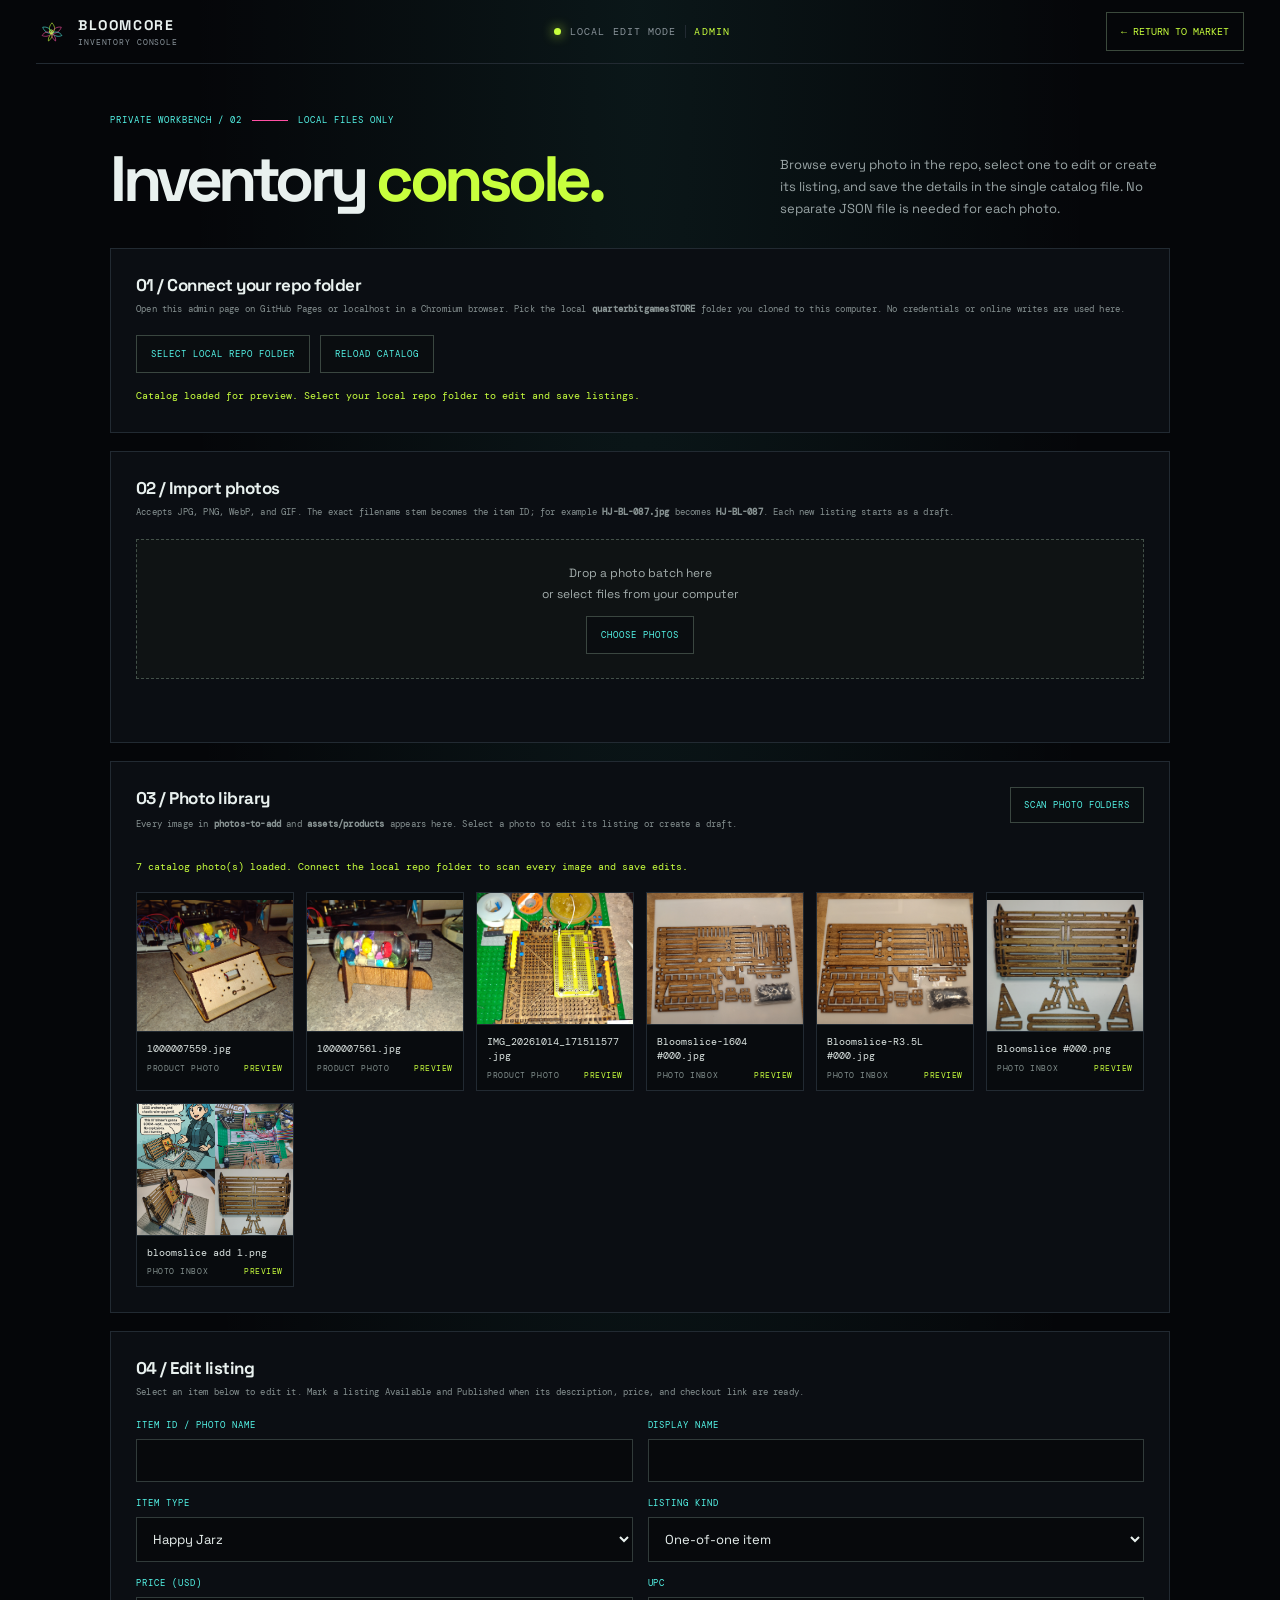
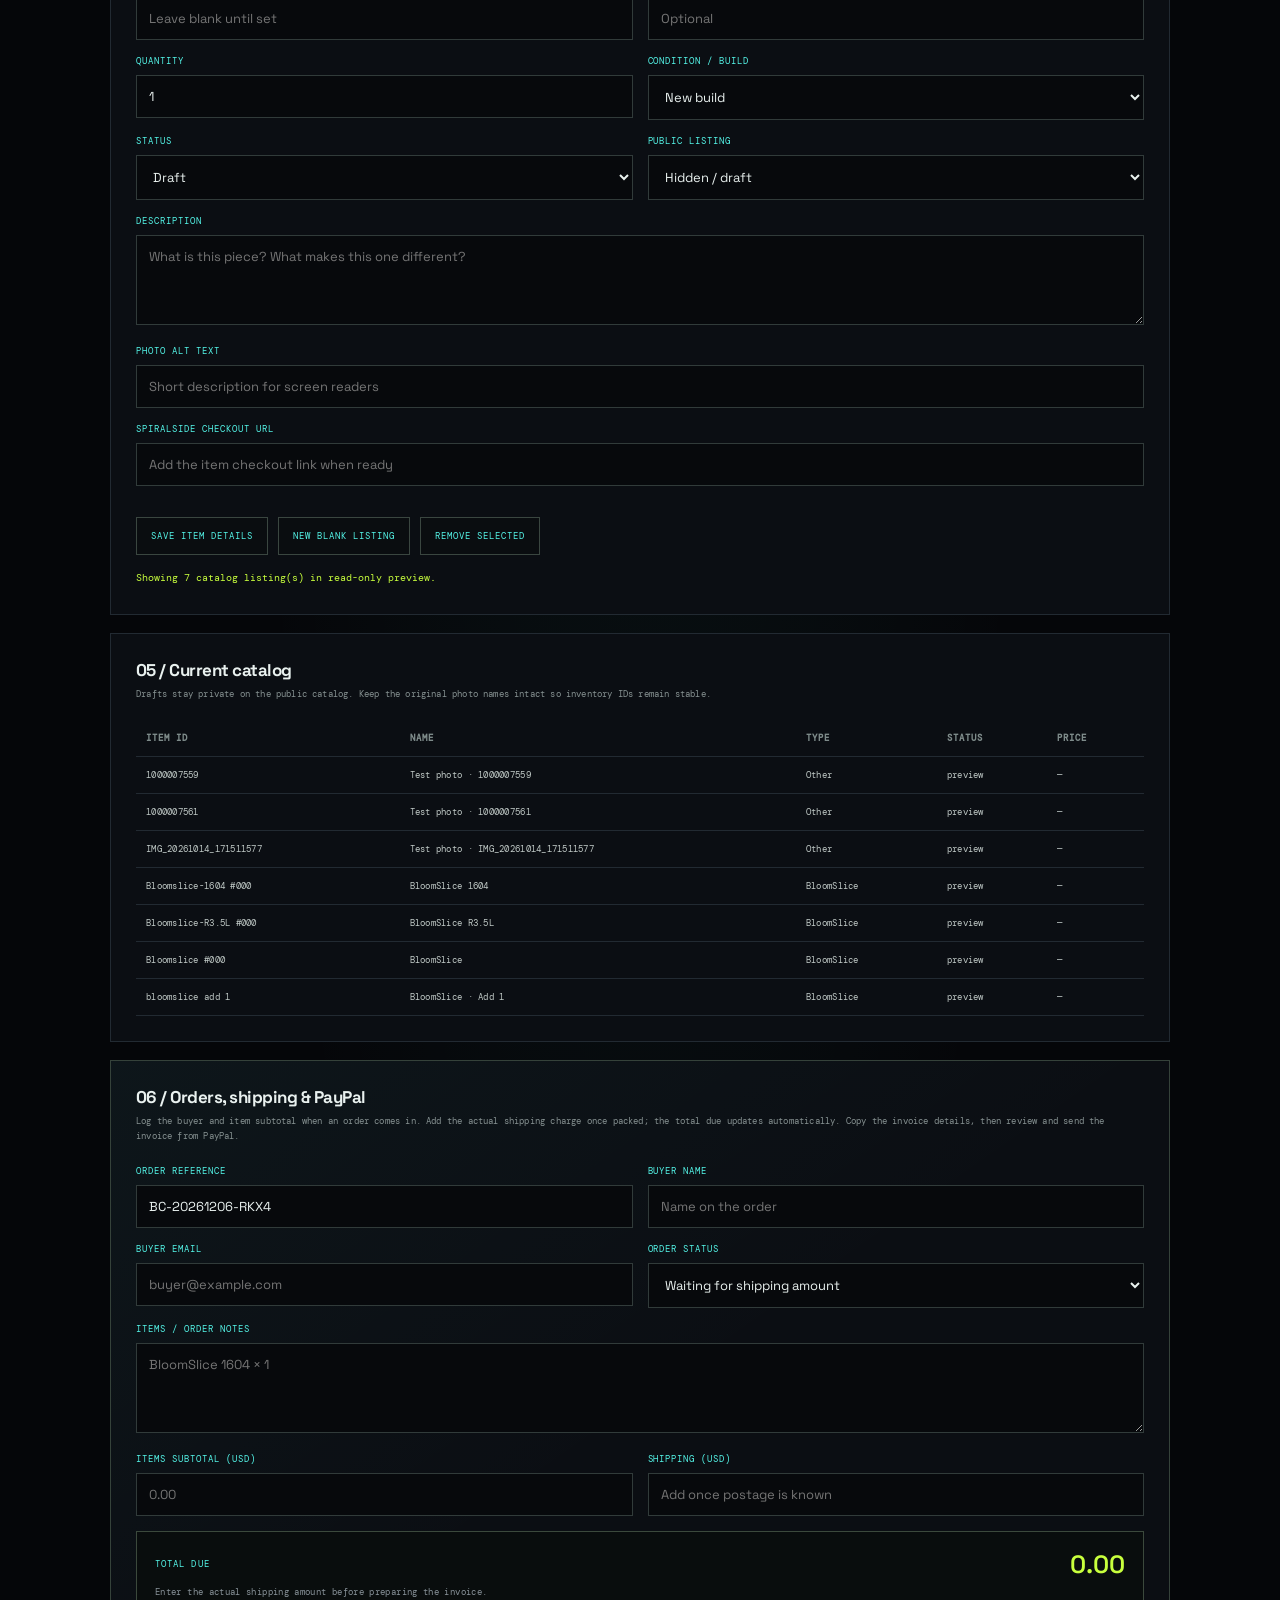
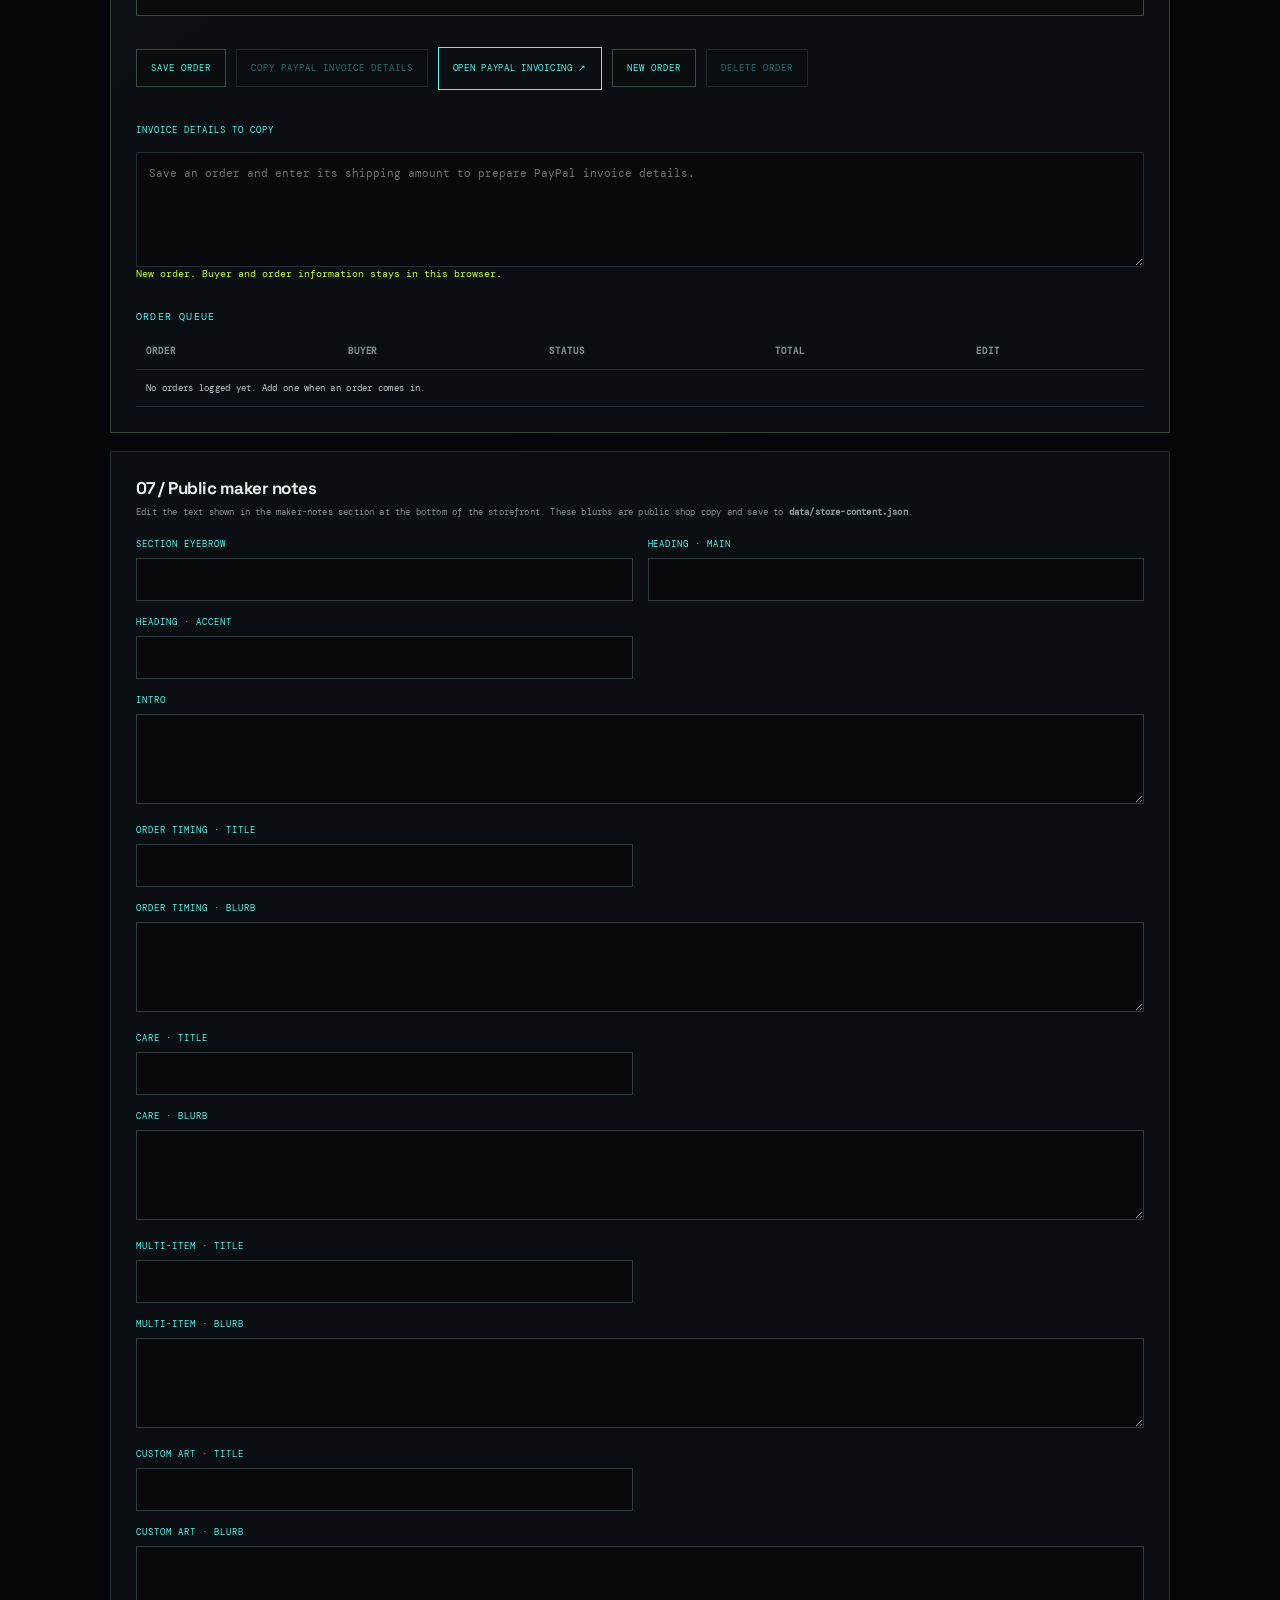
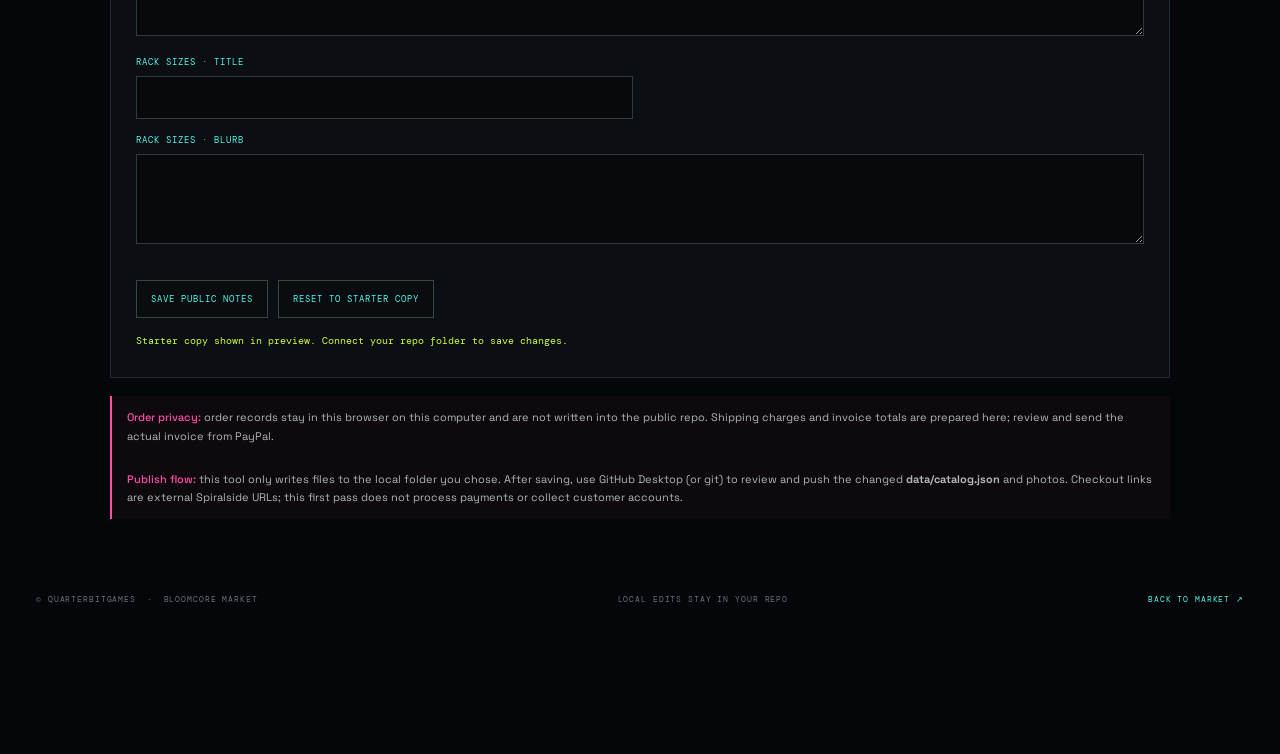
==== commit f5730945: "Add admin editor for storefront notes" ====
--- a/admin.html
+++ b/admin.html
@@ -79,6 +79,28 @@
         <h3 class="orders-list-title">ORDER QUEUE</h3>
         <div class="admin-table-wrap"><table class="admin-table order-table"><thead><tr><th>ORDER</th><th>BUYER</th><th>STATUS</th><th>TOTAL</th><th>EDIT</th></tr></thead><tbody id="order-rows"></tbody></table></div>
       </section>
+      <section class="admin-panel store-copy-panel" id="store-copy-panel">
+        <h2>07 / Public maker notes</h2>
+        <p class="admin-note">Edit the text shown in the maker-notes section at the bottom of the storefront. These blurbs are public shop copy and save to <b>data/store-content.json</b>.</p>
+        <form id="store-copy-form" class="admin-fields store-copy-fields">
+          <label><span class="admin-label">SECTION EYEBROW</span><input id="copy-eyebrow" maxlength="80"></label>
+          <label><span class="admin-label">HEADING · MAIN</span><input id="copy-heading" maxlength="120"></label>
+          <label><span class="admin-label">HEADING · ACCENT</span><input id="copy-headingAccent" maxlength="120"></label>
+          <label class="full"><span class="admin-label">INTRO</span><textarea id="copy-intro" rows="2"></textarea></label>
+          <label><span class="admin-label">ORDER TIMING · TITLE</span><input id="copy-turnaroundTitle"></label>
+          <label class="full"><span class="admin-label">ORDER TIMING · BLURB</span><textarea id="copy-turnaroundBody" rows="3"></textarea></label>
+          <label><span class="admin-label">CARE · TITLE</span><input id="copy-careTitle"></label>
+          <label class="full"><span class="admin-label">CARE · BLURB</span><textarea id="copy-careBody" rows="3"></textarea></label>
+          <label><span class="admin-label">MULTI-ITEM · TITLE</span><input id="copy-multiTitle"></label>
+          <label class="full"><span class="admin-label">MULTI-ITEM · BLURB</span><textarea id="copy-multiBody" rows="3"></textarea></label>
+          <label><span class="admin-label">CUSTOM ART · TITLE</span><input id="copy-artTitle"></label>
+          <label class="full"><span class="admin-label">CUSTOM ART · BLURB</span><textarea id="copy-artBody" rows="3"></textarea></label>
+          <label><span class="admin-label">RACK SIZES · TITLE</span><input id="copy-sizesTitle"></label>
+          <label class="full"><span class="admin-label">RACK SIZES · BLURB</span><textarea id="copy-sizesBody" rows="3"></textarea></label>
+          <div class="admin-actions full"><button type="submit">SAVE PUBLIC NOTES</button><button id="reset-store-copy" type="button">RESET TO STARTER COPY</button></div>
+        </form>
+        <div class="save-state" id="store-copy-state" aria-live="polite">Starter copy shown in preview. Connect your repo folder to save changes.</div>
+      </section>
       <div class="admin-warning"><strong>Order privacy:</strong> order records stay in this browser on this computer and are not written into the public repo. Shipping charges and invoice totals are prepared here; review and send the actual invoice from PayPal.</div>
       <div class="admin-warning"><strong>Publish flow:</strong> this tool only writes files to the local folder you chose. After saving, use GitHub Desktop (or git) to review and push the changed <b>data/catalog.json</b> and photos. Checkout links are external Spiralside URLs; this first pass does not process payments or collect customer accounts.</div>
     </main>
--- a/assets/bloomcore.css
+++ b/assets/bloomcore.css
@@ -63,3 +63,28 @@
 .photo-tile-meta b{color:var(--lime);font-weight:400}
 .photo-library-empty{grid-column:1/-1;border:1px dashed #38433f;padding:24px;color:#98a4a3;font-size:12px;line-height:1.7;text-align:center}
 @media(max-width:600px){.panel-heading-row{flex-direction:column}.photo-refresh{width:100%}.photo-library{grid-template-columns:repeat(2,minmax(0,1fr));gap:8px}.photo-tile img{height:116px}.photo-tile-copy{padding:8px}}
+
+
+/* Local order and shipping workbench */
+.order-panel{border-color:#35423a;background:linear-gradient(145deg,rgba(84,245,232,.035),transparent 44%),var(--panel)}
+.order-fields{margin-top:20px}
+.order-total{display:grid;grid-template-columns:1fr auto;align-items:center;gap:5px 16px;border:1px solid #3b493c;background:#090d0d;padding:16px 18px}
+.order-total>span{font:9px var(--mono);letter-spacing:.12em;color:var(--cyan)}
+.order-total strong{font:600 25px var(--display);color:var(--lime)}
+.order-total small{grid-column:1/-1;color:var(--muted);font:9px var(--mono);letter-spacing:.04em;line-height:1.6}
+.order-actions{align-items:center}
+.admin-actions .order-paypal-link{display:inline-flex;align-items:center;justify-content:center;min-height:43px;padding:10px 14px;border:1px solid var(--cyan);color:var(--cyan);font:9px var(--mono);letter-spacing:.08em}
+.admin-actions .order-paypal-link:hover{background:var(--cyan);color:#061010}
+.order-actions button:disabled{opacity:.42;cursor:not-allowed}
+.invoice-copy-label{display:grid;gap:8px;margin-top:18px}
+.invoice-copy-label textarea{width:100%;min-height:115px;resize:vertical;background:#07090c;color:#d8e5e1;border:1px solid var(--line);padding:12px;font:11px/1.6 var(--mono)}
+.orders-list-title{font:10px var(--mono);letter-spacing:.12em;color:var(--cyan);margin:25px 0 10px}
+.order-edit-button{border:1px solid #41534a;background:transparent;color:var(--lime);padding:6px 10px;font:9px var(--mono);cursor:pointer}
+.order-edit-button:hover{border-color:var(--lime)}
+.order-table td{vertical-align:middle}
+@media(max-width:700px){
+  .order-total{padding:14px}
+  .order-actions{display:grid;grid-template-columns:1fr 1fr}
+  .admin-actions .order-paypal-link{min-height:42px}
+  .order-table{min-width:580px}
+}
